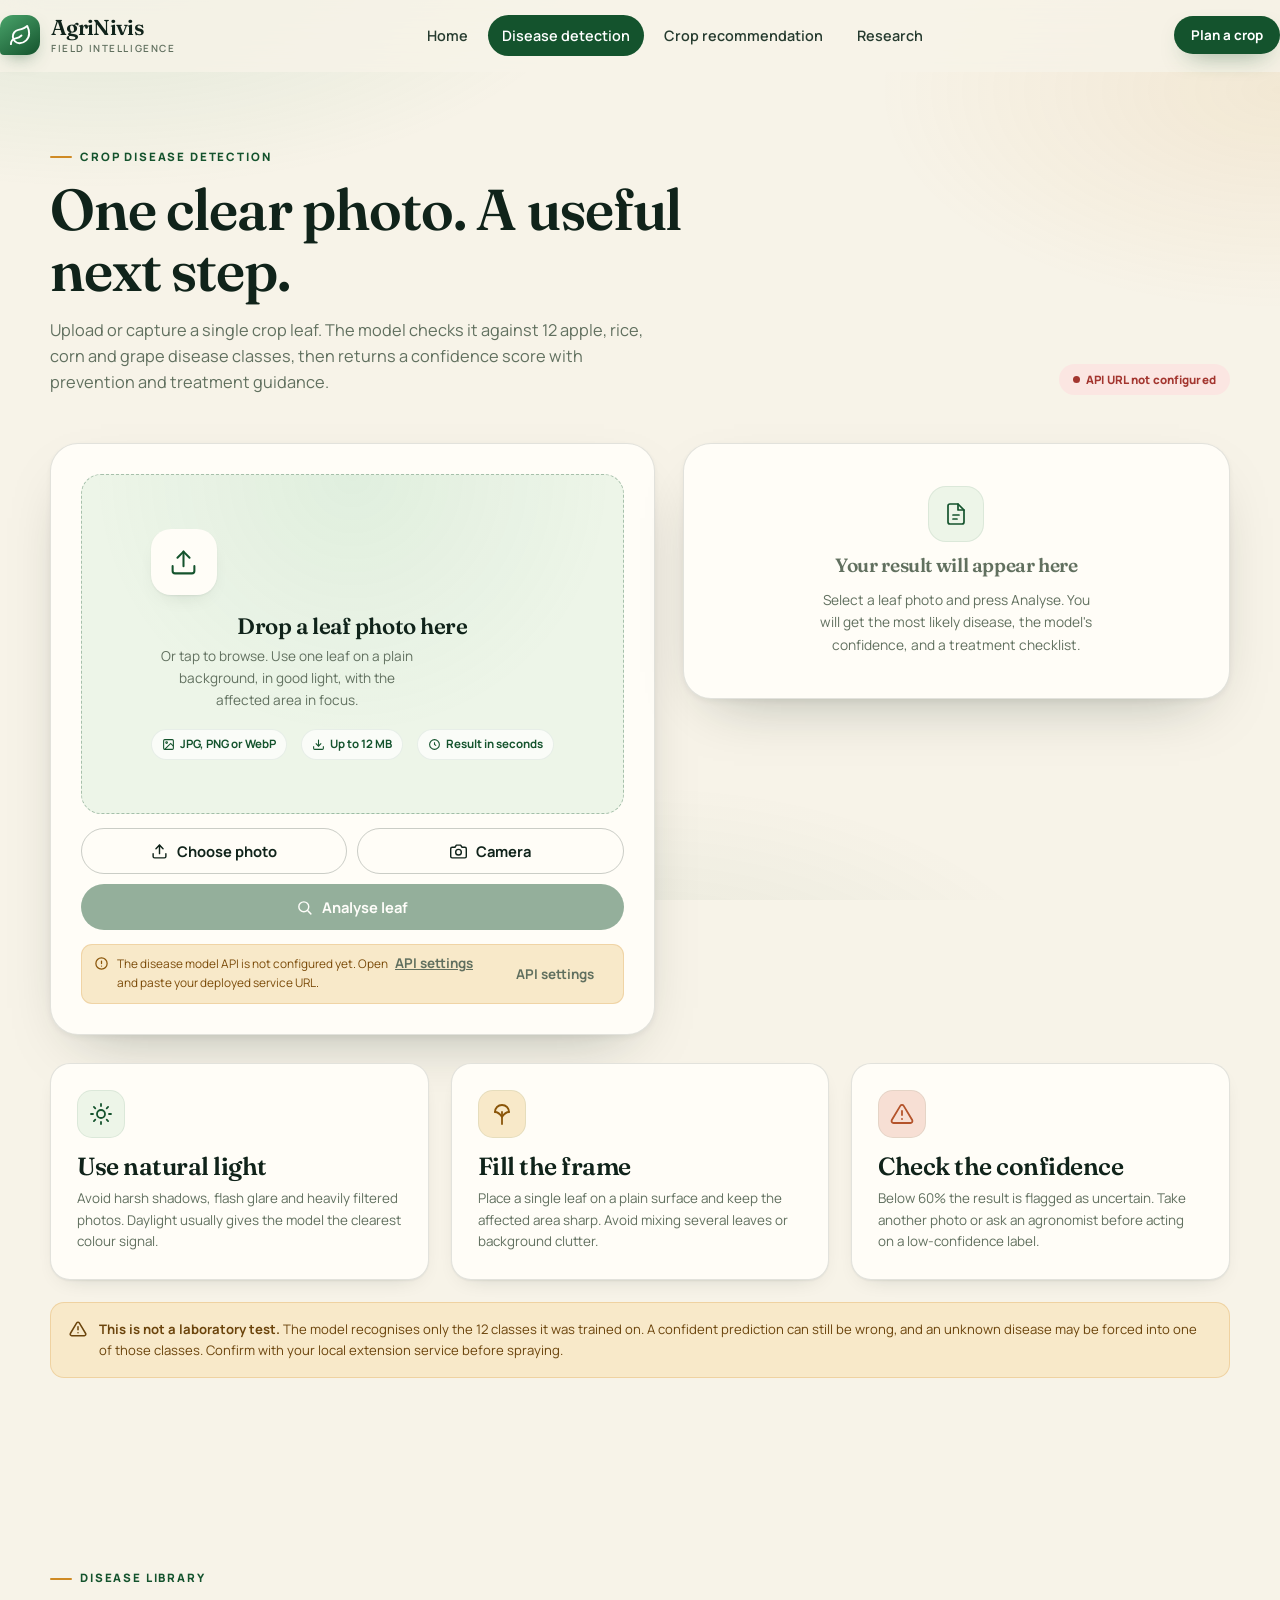
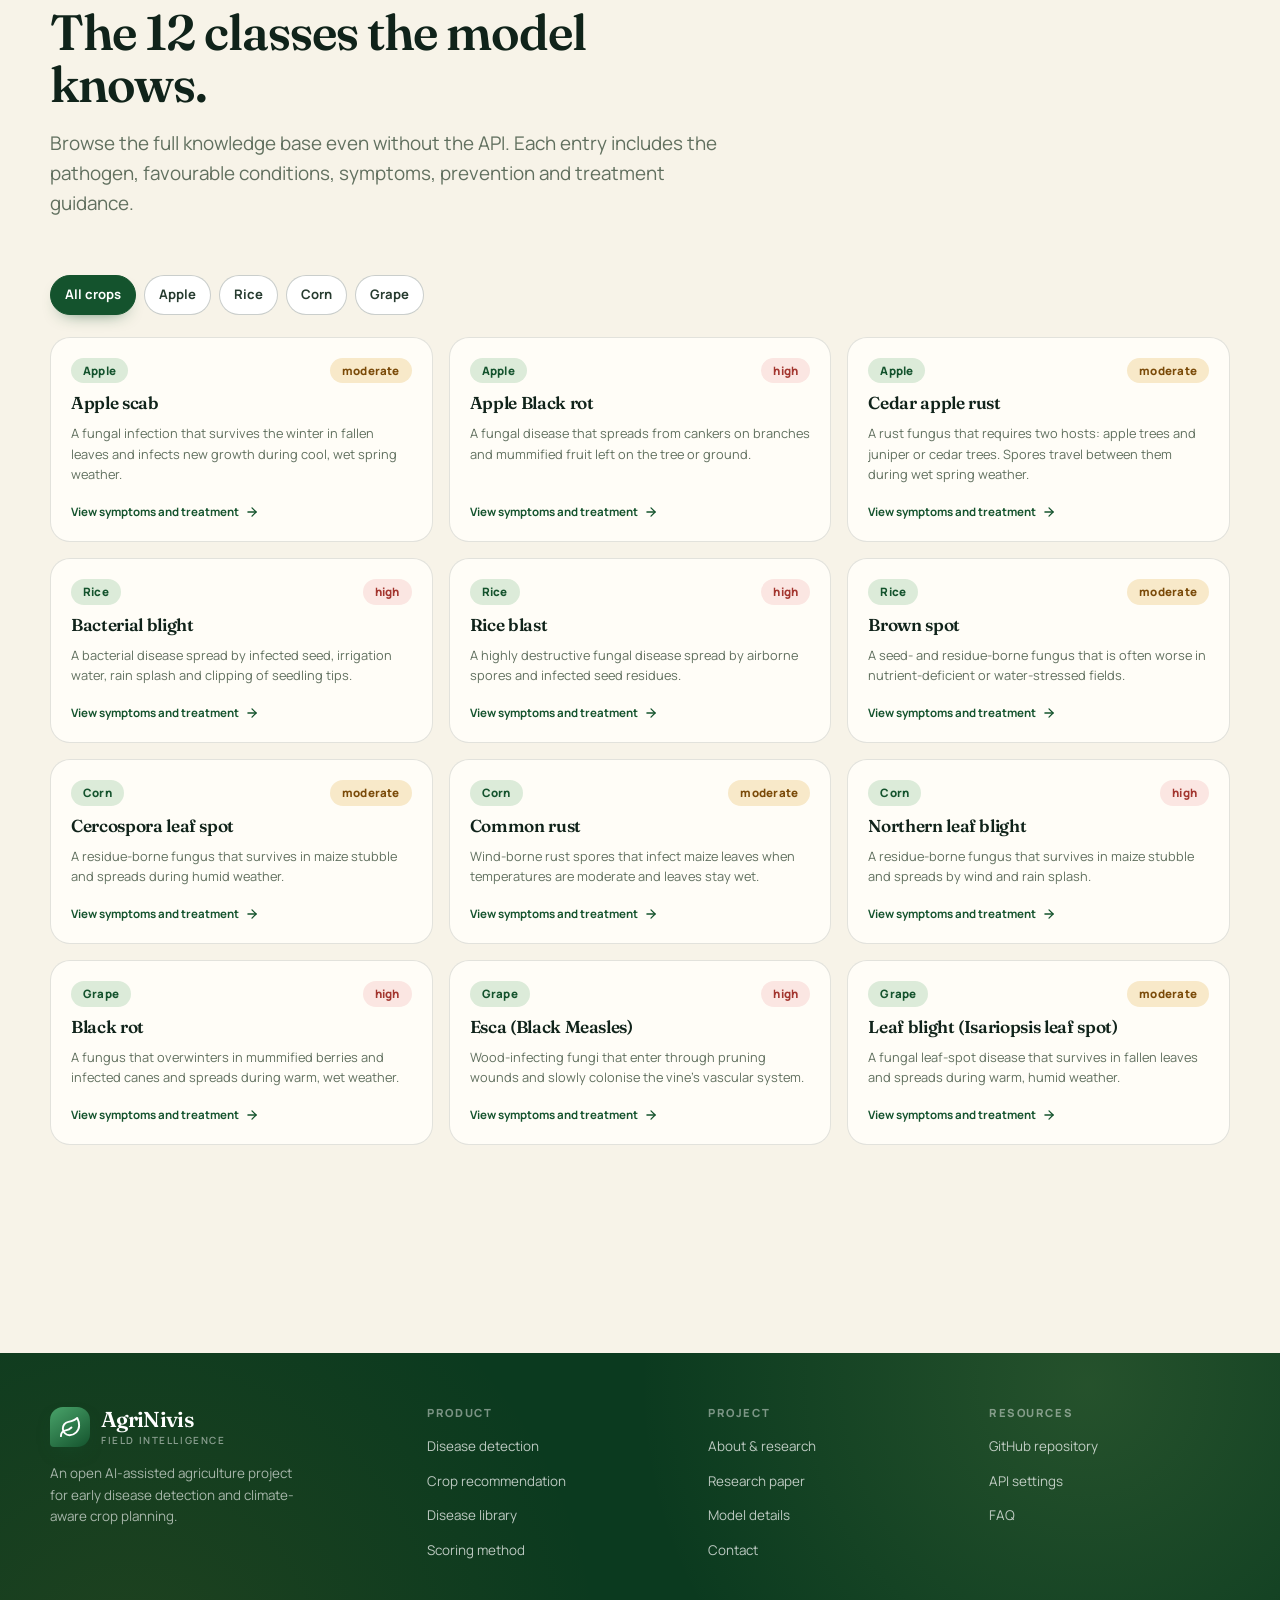
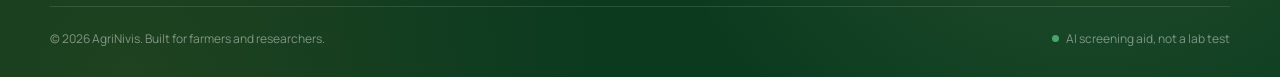
==== web/detect.html @ 31a41e6f "Initial AgriNivis implementation: TFLite API, static site, and docs" ====
<!DOCTYPE html>
<html lang="en">
<head>
  <meta charset="UTF-8">
  <meta name="viewport" content="width=device-width, initial-scale=1">
  <title>Crop disease detection — AgriNivis</title>
  <meta name="description" content="Upload or capture a crop leaf photo and let the AgriNivis TFLite model identify the likely disease with prevention and treatment guidance.">
  <meta name="theme-color" content="#14532d">
  <link rel="icon" href="assets/img/favicon.svg" type="image/svg+xml">
  <link rel="preconnect" href="https://fonts.googleapis.com">
  <link rel="preconnect" href="https://fonts.gstatic.com" crossorigin>
  <link href="https://fonts.googleapis.com/css2?family=Fraunces:ital,opsz,wght@0,9..144,400..700;1,9..144,400..600&family=Manrope:wght@400;500;600;700;800&display=swap" rel="stylesheet">
  <link rel="stylesheet" href="assets/css/styles.css">
</head>
<body data-page="detect">
  <a class="skip-link" href="#main">Skip to content</a>

  <header class="site-header">
    <div class="container nav">
      <a class="brand" href="index.html" aria-label="AgriNivis home">
        <span class="brand-mark" aria-hidden="true">
          <svg viewBox="0 0 24 24" fill="none" stroke-width="2" stroke-linecap="round" stroke-linejoin="round"><path d="M11 20A7 7 0 0 1 9.8 6.1C15.5 5 17 4.5 19 2c1 2 2 4.2 2 8 0 5.5-4.8 10-10 10z"/><path d="M2 21c0-3 1.85-5.36 5.08-6C9.5 14.5 12 13 13 12"/></svg>
        </span>
        <span class="brand-text">
          <span class="brand-name">AgriNivis</span>
          <span class="brand-tag">Field intelligence</span>
        </span>
      </a>
      <nav aria-label="Primary">
        <ul class="nav-links" id="nav-links">
          <li><a data-nav="home" href="index.html">Home</a></li>
          <li><a data-nav="detect" href="detect.html">Disease detection</a></li>
          <li><a data-nav="recommend" href="recommend.html">Crop recommendation</a></li>
          <li><a data-nav="about" href="about.html">Research</a></li>
        </ul>
      </nav>
      <div class="nav-actions">
        <a class="btn btn-primary btn-sm" href="recommend.html">Plan a crop</a>
        <button class="nav-toggle" type="button" aria-expanded="false" aria-controls="nav-links" aria-label="Toggle navigation">
          <svg class="icon-menu" viewBox="0 0 24 24" fill="none" stroke-width="2" stroke-linecap="round"><line x1="4" y1="7" x2="20" y2="7"/><line x1="4" y1="12" x2="20" y2="12"/><line x1="4" y1="17" x2="20" y2="17"/></svg>
          <svg class="icon-close" viewBox="0 0 24 24" fill="none" stroke-width="2" stroke-linecap="round"><line x1="6" y1="6" x2="18" y2="18"/><line x1="18" y1="6" x2="6" y2="18"/></svg>
        </button>
      </div>
    </div>
  </header>

  <main id="main">
    <section class="page-hero">
      <div class="container page-hero-row">
        <div>
          <span class="eyebrow">Crop disease detection</span>
          <h1>One clear photo. A useful next step.</h1>
          <p>
            Upload or capture a single crop leaf. The model checks it against 12
            apple, rice, corn and grape disease classes, then returns a confidence
            score with prevention and treatment guidance.
          </p>
        </div>
        <div class="badge badge-green" style="padding:9px 14px" id="page-status">
          <span class="dot"></span>
          <span id="page-status-text">Checking model service</span>
        </div>
      </div>
    </section>

    <section class="section-tight" style="padding-top:8px">
      <div class="container">
        <div class="detect-layout">
          <div class="upload-panel reveal">
            <div class="dropzone" id="dropzone" tabindex="0" role="button" aria-label="Choose or drop a leaf photo">
              <div class="upload-placeholder">
                <div class="upload-icon" aria-hidden="true">
                  <svg viewBox="0 0 24 24" fill="none" stroke="currentColor" stroke-width="1.7" stroke-linecap="round" stroke-linejoin="round"><path d="M21 15v4a2 2 0 0 1-2 2H5a2 2 0 0 1-2-2v-4"/><polyline points="17 8 12 3 7 8"/><line x1="12" y1="3" x2="12" y2="15"/></svg>
                </div>
                <h3>Drop a leaf photo here</h3>
                <p>Or tap to browse. Use one leaf on a plain background, in good light, with the affected area in focus.</p>
                <div class="upload-meta">
                  <span><svg viewBox="0 0 24 24" fill="none" stroke="currentColor" stroke-width="2"><rect x="3" y="3" width="18" height="18" rx="2"/><circle cx="8.5" cy="8.5" r="1.5"/><polyline points="21 15 16 10 5 21"/></svg> JPG, PNG or WebP</span>
                  <span><svg viewBox="0 0 24 24" fill="none" stroke="currentColor" stroke-width="2"><path d="M21 15v4a2 2 0 0 1-2 2H5a2 2 0 0 1-2-2v-4"/><polyline points="7 10 12 15 17 10"/><line x1="12" y1="15" x2="12" y2="3"/></svg> Up to 12 MB</span>
                  <span><svg viewBox="0 0 24 24" fill="none" stroke="currentColor" stroke-width="2"><circle cx="12" cy="12" r="9"/><path d="M12 8v4l3 2"/></svg> Result in seconds</span>
                </div>
              </div>
              <div class="preview-wrap">
                <img id="preview" alt="Selected leaf preview">
                <div class="preview-overlay">
                  <span class="preview-filename" id="preview-name">leaf.jpg</span>
                  <button class="icon-btn" type="button" id="remove-image" aria-label="Remove selected image">
                    <svg viewBox="0 0 24 24" fill="none" stroke="currentColor" stroke-width="2" stroke-linecap="round"><line x1="6" y1="6" x2="18" y2="18"/><line x1="18" y1="6" x2="6" y2="18"/></svg>
                  </button>
                </div>
              </div>
            </div>

            <input type="file" id="file-input" accept="image/*" hidden>
            <input type="file" id="camera-input" accept="image/*" capture="environment" hidden>

            <div class="upload-actions">
              <button class="btn btn-outline" type="button" id="browse-btn">
                <svg viewBox="0 0 24 24" fill="none" stroke="currentColor" stroke-width="2" stroke-linecap="round" stroke-linejoin="round"><path d="M21 15v4a2 2 0 0 1-2 2H5a2 2 0 0 1-2-2v-4"/><polyline points="17 8 12 3 7 8"/><line x1="12" y1="3" x2="12" y2="15"/></svg>
                Choose photo
              </button>
              <button class="btn btn-outline" type="button" id="camera-btn">
                <svg viewBox="0 0 24 24" fill="none" stroke="currentColor" stroke-width="2" stroke-linecap="round" stroke-linejoin="round"><path d="M23 19a2 2 0 0 1-2 2H3a2 2 0 0 1-2-2V8a2 2 0 0 1 2-2h4l2-3h6l2 3h4a2 2 0 0 1 2 2z"/><circle cx="12" cy="13" r="4"/></svg>
                Camera
              </button>
              <button class="btn btn-primary" type="button" id="analyze-btn" disabled>
                <svg viewBox="0 0 24 24" fill="none" stroke="currentColor" stroke-width="2" stroke-linecap="round" stroke-linejoin="round"><circle cx="11" cy="11" r="7"/><line x1="21" y1="21" x2="16.65" y2="16.65"/></svg>
                <span id="analyze-label">Analyse leaf</span>
              </button>
            </div>

            <div class="server-note" id="api">
              <svg viewBox="0 0 24 24" fill="none" stroke="currentColor" stroke-width="2" stroke-linecap="round" stroke-linejoin="round"><circle cx="12" cy="12" r="9"/><path d="M12 8v4"/><path d="M12 16h.01"/></svg>
              <span id="server-note-text">
                Checking the inference service. The disease model runs on a separate API,
                so the website stays fast and static.
              </span>
              <button type="button" class="btn btn-ghost btn-sm" data-open-api-settings style="margin-left:auto;flex-shrink:0">API settings</button>
            </div>

            <div class="form-error" id="detect-error" role="alert"></div>
          </div>

          <div class="result-panel reveal" id="result-panel" aria-live="polite">
            <div class="result-empty">
              <div class="icon-tile" aria-hidden="true">
                <svg viewBox="0 0 24 24" fill="none" stroke="currentColor" stroke-width="1.7" stroke-linecap="round" stroke-linejoin="round"><path d="M14 2H6a2 2 0 0 0-2 2v16a2 2 0 0 0 2 2h12a2 2 0 0 0 2-2V8z"/><polyline points="14 2 14 8 20 8"/><line x1="9" y1="13" x2="15" y2="13"/><line x1="9" y1="17" x2="13" y2="17"/></svg>
              </div>
              <h3 style="font-size:1.2rem">Your result will appear here</h3>
              <p>Select a leaf photo and press Analyse. You will get the most likely disease, the model's confidence, and a treatment checklist.</p>
            </div>
          </div>
        </div>

        <div class="grid grid-3" style="margin-top:28px">
          <div class="card reveal">
            <div class="icon-tile" aria-hidden="true"><svg viewBox="0 0 24 24" fill="none" stroke="currentColor" stroke-width="1.8" stroke-linecap="round" stroke-linejoin="round"><circle cx="12" cy="12" r="4"/><path d="M12 2v2M12 20v2M4.9 4.9l1.4 1.4M17.7 17.7l1.4 1.4M2 12h2M20 12h2M4.9 19.1l1.4-1.4M17.7 6.3l1.4-1.4"/></svg></div>
            <h3 style="margin-top:14px">Use natural light</h3>
            <p class="muted small" style="margin-top:6px">Avoid harsh shadows, flash glare and heavily filtered photos. Daylight usually gives the model the clearest colour signal.</p>
          </div>
          <div class="card reveal">
            <div class="icon-tile amber" aria-hidden="true"><svg viewBox="0 0 24 24" fill="none" stroke="currentColor" stroke-width="1.8" stroke-linecap="round" stroke-linejoin="round"><path d="M12 22V10"/><path d="M5 10c0-4 3-7 7-7s7 3 7 7"/><path d="M5 10c3 0 5 2 7 5 2-3 4-5 7-5"/></svg></div>
            <h3 style="margin-top:14px">Fill the frame</h3>
            <p class="muted small" style="margin-top:6px">Place a single leaf on a plain surface and keep the affected area sharp. Avoid mixing several leaves or background clutter.</p>
          </div>
          <div class="card reveal">
            <div class="icon-tile clay" aria-hidden="true"><svg viewBox="0 0 24 24" fill="none" stroke="currentColor" stroke-width="1.8" stroke-linecap="round" stroke-linejoin="round"><path d="M10.29 3.86 1.82 18a2 2 0 0 0 1.71 3h16.94a2 2 0 0 0 1.71-3L13.71 3.86a2 2 0 0 0-3.42 0z"/><line x1="12" y1="9" x2="12" y2="13"/><line x1="12" y1="17" x2="12.01" y2="17"/></svg></div>
            <h3 style="margin-top:14px">Check the confidence</h3>
            <p class="muted small" style="margin-top:6px">Below 60% the result is flagged as uncertain. Take another photo or ask an agronomist before acting on a low-confidence label.</p>
          </div>
        </div>

        <div class="disclaimer-strip">
          <svg viewBox="0 0 24 24" fill="none" stroke="currentColor" stroke-width="2" stroke-linecap="round" stroke-linejoin="round"><path d="M10.29 3.86 1.82 18a2 2 0 0 0 1.71 3h16.94a2 2 0 0 0 1.71-3L13.71 3.86a2 2 0 0 0-3.42 0z"/><line x1="12" y1="9" x2="12" y2="13"/><line x1="12" y1="17" x2="12.01" y2="17"/></svg>
          <div>
            <strong>This is not a laboratory test.</strong>
            The model recognises only the 12 classes it was trained on. A confident
            prediction can still be wrong, and an unknown disease may be forced into
            one of those classes. Confirm with your local extension service before
            spraying.
          </div>
        </div>
      </div>
    </section>

    <section class="section" id="library">
      <div class="container">
        <div class="section-head">
          <span class="eyebrow">Disease library</span>
          <h2>The 12 classes the model knows.</h2>
          <p class="lede">
            Browse the full knowledge base even without the API. Each entry
            includes the pathogen, favourable conditions, symptoms, prevention and
            treatment guidance.
          </p>
        </div>

        <div class="disease-filters" style="display:flex;align-items:center;gap:10px;flex-wrap:wrap;margin-bottom:22px">
          <div class="segmented" id="crop-filter" role="group" aria-label="Filter by crop">
            <input type="radio" name="crop-filter" id="filter-all" value="all" checked>
            <label for="filter-all">All crops</label>
            <input type="radio" name="crop-filter" id="filter-apple" value="Apple">
            <label for="filter-apple">Apple</label>
            <input type="radio" name="crop-filter" id="filter-rice" value="Rice">
            <label for="filter-rice">Rice</label>
            <input type="radio" name="crop-filter" id="filter-corn" value="Corn">
            <label for="filter-corn">Corn</label>
            <input type="radio" name="crop-filter" id="filter-grape" value="Grape">
            <label for="filter-grape">Grape</label>
          </div>
        </div>

        <div class="library-grid" id="library-grid">
          <div class="card" style="grid-column:1/-1;text-align:center;padding:36px">
            <p class="muted">Loading the disease library...</p>
          </div>
        </div>
      </div>
    </section>
  </main>

  <footer class="site-footer">
    <div class="container">
      <div class="footer-grid">
        <div class="footer-about">
          <a class="brand" href="index.html" aria-label="AgriNivis home">
            <span class="brand-mark" aria-hidden="true"><svg viewBox="0 0 24 24" fill="none" stroke-width="2" stroke-linecap="round" stroke-linejoin="round"><path d="M11 20A7 7 0 0 1 9.8 6.1C15.5 5 17 4.5 19 2c1 2 2 4.2 2 8 0 5.5-4.8 10-10 10z"/><path d="M2 21c0-3 1.85-5.36 5.08-6C9.5 14.5 12 13 13 12"/></svg></span>
            <span class="brand-text"><span class="brand-name">AgriNivis</span><span class="brand-tag">Field intelligence</span></span>
          </a>
          <p>An open AI-assisted agriculture project for early disease detection and climate-aware crop planning.</p>
        </div>
        <div class="footer-col">
          <h4>Product</h4>
          <ul>
            <li><a href="detect.html">Disease detection</a></li>
            <li><a href="recommend.html">Crop recommendation</a></li>
            <li><a href="detect.html#library">Disease library</a></li>
            <li><a href="recommend.html#method">Scoring method</a></li>
          </ul>
        </div>
        <div class="footer-col">
          <h4>Project</h4>
          <ul>
            <li><a href="about.html">About &amp; research</a></li>
            <li><a href="about.html#paper">Research paper</a></li>
            <li><a href="about.html#model">Model details</a></li>
            <li><a href="about.html#contact">Contact</a></li>
          </ul>
        </div>
        <div class="footer-col">
          <h4>Resources</h4>
          <ul>
            <li><a href="https://github.com/RajivGit7/AgriNivis" target="_blank" rel="noopener">GitHub repository</a></li>
            <li><a href="detect.html#api">API settings</a></li>
            <li><a href="about.html#faq">FAQ</a></li>
          </ul>
        </div>
      </div>
      <div class="footer-bottom">
        <span>&copy; <span id="footer-year">2026</span> AgriNivis. Built for farmers and researchers.</span>
        <span class="footer-badge"><span class="dot"></span> AI screening aid, not a lab test</span>
      </div>
    </div>
  </footer>

  <div class="modal" id="api-modal" role="dialog" aria-modal="true" aria-labelledby="api-modal-title" aria-hidden="true">
    <div class="modal-card">
      <h3 id="api-modal-title">Model API URL</h3>
      <p>
        AgriNivis keeps the ML model on a separate service. Enter the public URL
        of your deployed inference API, for example
        <strong>https://username-agrinivis-ml.hf.space</strong>. Leave blank to
        use the value in <code>assets/js/config.js</code>.
      </p>
      <form id="api-settings-form">
        <div class="field">
          <label for="api-url-input">API base URL</label>
          <input class="input" id="api-url-input" type="url" placeholder="https://your-space.hf.space" autocomplete="off">
          <span class="hint">The site calls <code>/health</code> and <code>/predict</code> on this URL.</span>
        </div>
        <div class="modal-actions">
          <button type="button" class="btn btn-ghost btn-sm" id="api-reset">Reset</button>
          <button type="button" class="btn btn-outline btn-sm" data-close-modal>Cancel</button>
          <button type="submit" class="btn btn-primary btn-sm">Save and retry</button>
        </div>
      </form>
    </div>
  </div>

  <div class="modal" id="disease-modal" role="dialog" aria-modal="true" aria-labelledby="disease-modal-title" aria-hidden="true">
    <div class="modal-card" style="width:min(620px,100%);max-height:88vh;overflow:auto">
      <div id="disease-modal-content"></div>
      <div class="modal-actions">
        <button type="button" class="btn btn-outline btn-sm" data-close-disease>Close</button>
      </div>
    </div>
  </div>

  <script src="assets/js/config.js"></script>
  <script src="assets/js/common.js"></script>
  <script src="assets/js/detect.js"></script>
</body>
</html>
---- web/assets/css/styles.css ----
/* ==========================================================================
   AgriNivis design system
   Palette: deep forest, leaf green, warm cream, harvest amber
   ========================================================================== */

:root {
  --ink: #10231a;
  --ink-soft: #263b2f;
  --forest: #14532d;
  --forest-deep: #0b3a1f;
  --leaf: #2f7d4f;
  --leaf-bright: #49a36a;
  --mint: #dcebd9;
  --mint-soft: #edf5e8;
  --cream: #f7f3e8;
  --paper: #fffdf7;
  --sand: #efe8d8;
  --amber: #cf8a24;
  --amber-soft: #f8e9c9;
  --clay: #b4532a;
  --clay-soft: #f7dfd4;
  --sky: #dcebf3;
  --line: rgba(16, 35, 26, 0.12);
  --line-strong: rgba(16, 35, 26, 0.22);
  --muted: #61705f;
  --white: #ffffff;
  --danger: #a3362f;
  --danger-soft: #fbe6e2;
  --success: #1d6b3f;
  --shadow-sm: 0 1px 2px rgba(16, 35, 26, 0.06), 0 8px 24px -16px rgba(16, 35, 26, 0.3);
  --shadow-md: 0 2px 6px rgba(16, 35, 26, 0.06), 0 24px 60px -30px rgba(16, 35, 26, 0.35);
  --shadow-lg: 0 30px 90px -40px rgba(11, 58, 31, 0.55);
  --radius-xs: 10px;
  --radius-sm: 14px;
  --radius: 20px;
  --radius-lg: 28px;
  --radius-xl: 36px;
  --max: 1180px;
  --header-h: 72px;
  --font-display: "Fraunces", "Georgia", serif;
  --font-body: "Manrope", "Segoe UI", sans-serif;
}

*,
*::before,
*::after {
  box-sizing: border-box;
}

[hidden] {
  display: none !important;
}

html {
  scroll-behavior: smooth;
  -webkit-text-size-adjust: 100%;
}

body {
  margin: 0;
  font-family: var(--font-body);
  font-size: 16px;
  line-height: 1.6;
  color: var(--ink);
  background: var(--cream);
  min-height: 100vh;
  overflow-x: hidden;
  -webkit-font-smoothing: antialiased;
}

body::before {
  content: "";
  position: fixed;
  inset: 0;
  z-index: -1;
  pointer-events: none;
  background:
    radial-gradient(ellipse 60% 40% at 8% -5%, rgba(73, 163, 106, 0.14), transparent 65%),
    radial-gradient(ellipse 45% 35% at 100% 10%, rgba(207, 138, 36, 0.1), transparent 70%),
    radial-gradient(ellipse 50% 40% at 50% 115%, rgba(20, 83, 45, 0.08), transparent 70%);
}

img,
svg {
  display: block;
  max-width: 100%;
}

a {
  color: var(--forest);
  text-decoration-thickness: 1px;
  text-underline-offset: 3px;
}

a:hover {
  color: var(--leaf);
}

button,
input,
select,
textarea {
  font: inherit;
  color: inherit;
}

h1,
h2,
h3,
h4 {
  font-family: var(--font-display);
  font-weight: 600;
  line-height: 1.05;
  letter-spacing: -0.02em;
  margin: 0;
}

h1 {
  font-size: clamp(2.7rem, 6.2vw, 5rem);
}

h2 {
  font-size: clamp(2rem, 4vw, 3.1rem);
}

h3 {
  font-size: clamp(1.25rem, 2vw, 1.55rem);
  line-height: 1.2;
}

p {
  margin: 0;
}

::selection {
  background: var(--mint);
  color: var(--forest-deep);
}

:focus-visible {
  outline: 3px solid var(--leaf-bright);
  outline-offset: 3px;
  border-radius: 4px;
}

.container {
  width: min(var(--max), calc(100% - 40px));
  margin-inline: auto;
}

.container-narrow {
  width: min(820px, calc(100% - 40px));
  margin-inline: auto;
}

.skip-link {
  position: absolute;
  left: 16px;
  top: -60px;
  background: var(--forest);
  color: var(--white);
  padding: 10px 16px;
  border-radius: 0 0 10px 10px;
  z-index: 100;
  transition: top 0.2s;
}

.skip-link:focus {
  top: 0;
  color: var(--white);
}

/* --------------------------------------------------------------------------
   Header / navigation
   -------------------------------------------------------------------------- */

.site-header {
  position: sticky;
  top: 0;
  z-index: 40;
  height: var(--header-h);
  display: flex;
  align-items: center;
  background: rgba(247, 243, 232, 0.82);
  backdrop-filter: blur(18px);
  -webkit-backdrop-filter: blur(18px);
  border-bottom: 1px solid transparent;
  transition: border-color 0.25s, background 0.25s;
}

.site-header.is-scrolled {
  border-bottom-color: var(--line);
  background: rgba(255, 253, 247, 0.9);
}

.nav {
  display: flex;
  align-items: center;
  justify-content: space-between;
  gap: 24px;
  width: 100%;
}

.brand {
  display: inline-flex;
  align-items: center;
  gap: 11px;
  text-decoration: none;
  color: var(--ink);
  flex-shrink: 0;
}

.brand:hover {
  color: var(--ink);
}

.brand-mark {
  width: 40px;
  height: 40px;
  border-radius: 13px 13px 13px 4px;
  background: linear-gradient(145deg, var(--leaf-bright), var(--forest));
  display: grid;
  place-items: center;
  box-shadow: 0 8px 20px -10px rgba(20, 83, 45, 0.8);
}

.brand-mark svg {
  width: 23px;
  height: 23px;
  stroke: var(--white);
}

.brand-text {
  display: flex;
  flex-direction: column;
  line-height: 1.05;
}

.brand-name {
  font-family: var(--font-display);
  font-size: 1.35rem;
  font-weight: 600;
  letter-spacing: -0.03em;
}

.brand-tag {
  font-size: 0.62rem;
  letter-spacing: 0.16em;
  text-transform: uppercase;
  color: var(--muted);
  font-weight: 600;
  margin-top: 3px;
}

.nav-links {
  display: flex;
  align-items: center;
  gap: 6px;
  list-style: none;
  margin: 0;
  padding: 0;
}

.nav-links a {
  display: inline-block;
  padding: 9px 14px;
  border-radius: 999px;
  font-size: 0.9rem;
  font-weight: 600;
  color: var(--ink-soft);
  text-decoration: none;
  transition: background 0.2s, color 0.2s;
}

.nav-links a:hover {
  background: rgba(20, 83, 45, 0.08);
  color: var(--forest);
}

.nav-links a.is-active {
  background: var(--forest);
  color: var(--white);
}

.nav-actions {
  display: flex;
  align-items: center;
  gap: 10px;
}

.nav-toggle {
  display: none;
  width: 44px;
  height: 44px;
  border: 1px solid var(--line);
  border-radius: 12px;
  background: var(--paper);
  cursor: pointer;
  padding: 0;
  place-items: center;
}

.nav-toggle svg {
  width: 22px;
  height: 22px;
  stroke: var(--ink);
}

.nav-toggle .icon-close {
  display: none;
}

.nav-toggle[aria-expanded="true"] .icon-menu {
  display: none;
}

.nav-toggle[aria-expanded="true"] .icon-close {
  display: block;
}

/* --------------------------------------------------------------------------
   Buttons
   -------------------------------------------------------------------------- */

.btn {
  display: inline-flex;
  align-items: center;
  justify-content: center;
  gap: 9px;
  min-height: 46px;
  padding: 12px 22px;
  border-radius: 999px;
  border: 1px solid transparent;
  font-weight: 700;
  font-size: 0.92rem;
  line-height: 1;
  text-decoration: none;
  cursor: pointer;
  transition: transform 0.15s, background 0.2s, border-color 0.2s, box-shadow 0.2s, color 0.2s;
  -webkit-tap-highlight-color: transparent;
}

.btn svg {
  width: 17px;
  height: 17px;
  flex-shrink: 0;
}

.btn:active {
  transform: translateY(1px) scale(0.99);
}

.btn-primary {
  background: var(--forest);
  color: var(--white);
  box-shadow: 0 10px 26px -14px rgba(20, 83, 45, 0.9);
}

.btn-primary:hover {
  background: var(--forest-deep);
  color: var(--white);
  box-shadow: 0 14px 30px -14px rgba(20, 83, 45, 0.9);
}

.btn-accent {
  background: var(--amber);
  color: #2a1a02;
  box-shadow: 0 10px 26px -14px rgba(207, 138, 36, 0.85);
}

.btn-accent:hover {
  background: #df9a32;
  color: #2a1a02;
}

.btn-outline {
  background: transparent;
  border-color: var(--line-strong);
  color: var(--ink);
}

.btn-outline:hover {
  background: var(--paper);
  border-color: var(--forest);
  color: var(--forest);
}

.btn-ghost {
  background: transparent;
  color: var(--muted);
  min-height: 40px;
  padding: 9px 14px;
}

.btn-ghost:hover {
  background: rgba(20, 83, 45, 0.07);
  color: var(--forest);
}

.btn-sm {
  min-height: 38px;
  padding: 9px 16px;
  font-size: 0.84rem;
}

.btn-block {
  width: 100%;
}

.btn:disabled {
  opacity: 0.45;
  cursor: not-allowed;
  transform: none;
  box-shadow: none;
}

.btn-spinner {
  width: 16px;
  height: 16px;
  border-radius: 50%;
  border: 2px solid rgba(255, 255, 255, 0.35);
  border-top-color: var(--white);
  animation: spin 0.7s linear infinite;
  display: inline-block;
}

@keyframes spin {
  to {
    transform: rotate(360deg);
  }
}

/* --------------------------------------------------------------------------
   Shared layout blocks
   -------------------------------------------------------------------------- */

.section {
  padding: clamp(64px, 9vw, 112px) 0;
  position: relative;
}

.section-tight {
  padding: clamp(44px, 6vw, 72px) 0;
}

.section-head {
  max-width: 680px;
  margin-bottom: clamp(32px, 5vw, 56px);
}

.section-head.center {
  margin-inline: auto;
  text-align: center;
}

.eyebrow {
  display: inline-flex;
  align-items: center;
  gap: 8px;
  font-size: 0.72rem;
  font-weight: 800;
  letter-spacing: 0.16em;
  text-transform: uppercase;
  color: var(--forest);
  margin-bottom: 18px;
}

.eyebrow::before {
  content: "";
  width: 22px;
  height: 2px;
  background: var(--amber);
  border-radius: 2px;
}

.section-head.center .eyebrow::before {
  display: none;
}

.lede {
  font-size: clamp(1.02rem, 1.5vw, 1.18rem);
  color: var(--muted);
  margin-top: 18px;
  max-width: 60ch;
}

.section-head.center .lede {
  margin-inline: auto;
}

.text-accent {
  color: var(--forest);
  font-style: italic;
  font-weight: 500;
}

.text-amber {
  color: var(--amber);
}

.grid {
  display: grid;
  gap: 22px;
}

.grid-2 {
  grid-template-columns: repeat(2, minmax(0, 1fr));
}

.grid-3 {
  grid-template-columns: repeat(3, minmax(0, 1fr));
}

.grid-4 {
  grid-template-columns: repeat(4, minmax(0, 1fr));
}

.card {
  background: var(--paper);
  border: 1px solid var(--line);
  border-radius: var(--radius);
  padding: 26px;
  box-shadow: var(--shadow-sm);
}

.card-hover {
  transition: transform 0.25s ease, box-shadow 0.25s ease, border-color 0.25s ease;
}

.card-hover:hover {
  transform: translateY(-4px);
  border-color: rgba(20, 83, 45, 0.28);
  box-shadow: var(--shadow-md);
}

.badge {
  display: inline-flex;
  align-items: center;
  gap: 6px;
  padding: 6px 12px;
  border-radius: 999px;
  font-size: 0.72rem;
  font-weight: 800;
  letter-spacing: 0.02em;
  line-height: 1.2;
  white-space: nowrap;
}

.badge-green {
  background: var(--mint);
  color: var(--forest);
}

.badge-amber {
  background: var(--amber-soft);
  color: #7a4a08;
}

.badge-clay {
  background: var(--clay-soft);
  color: var(--clay);
}

.badge-red {
  background: var(--danger-soft);
  color: var(--danger);
}

.badge-muted {
  background: var(--sand);
  color: var(--ink-soft);
}

.dot {
  width: 7px;
  height: 7px;
  border-radius: 50%;
  background: currentColor;
}

.icon-tile {
  width: 48px;
  height: 48px;
  border-radius: 15px;
  display: grid;
  place-items: center;
  background: var(--mint-soft);
  color: var(--forest);
  border: 1px solid rgba(20, 83, 45, 0.08);
}

.icon-tile svg {
  width: 24px;
  height: 24px;
}

.icon-tile.amber {
  background: var(--amber-soft);
  color: #8a5509;
}

.icon-tile.clay {
  background: var(--clay-soft);
  color: var(--clay);
}

.icon-tile.sky {
  background: var(--sky);
  color: #23566b;
}

.muted {
  color: var(--muted);
}

.small {
  font-size: 0.84rem;
}

.tiny {
  font-size: 0.74rem;
}

.divider {
  height: 1px;
  background: var(--line);
  border: 0;
  margin: 28px 0;
}

.list-check {
  list-style: none;
  margin: 0;
  padding: 0;
  display: grid;
  gap: 9px;
}

.list-check li {
  position: relative;
  padding-left: 27px;
  color: var(--ink-soft);
  font-size: 0.93rem;
}

.list-check li::before {
  content: "";
  position: absolute;
  left: 0;
  top: 7px;
  width: 15px;
  height: 15px;
  border-radius: 50%;
  background: var(--mint);
  box-shadow: inset 0 0 0 1px rgba(20, 83, 45, 0.1);
}

.list-check li::after {
  content: "";
  position: absolute;
  left: 5px;
  top: 10px;
  width: 5px;
  height: 8px;
  border: solid var(--forest);
  border-width: 0 2px 2px 0;
  transform: rotate(45deg);
}

.list-warn li::before {
  background: var(--amber-soft);
  box-shadow: inset 0 0 0 1px rgba(207, 138, 36, 0.18);
}

.list-warn li::after {
  border-color: #8a5509;
}

/* --------------------------------------------------------------------------
   Hero
   -------------------------------------------------------------------------- */

.hero {
  position: relative;
  padding: clamp(52px, 8vw, 92px) 0 clamp(56px, 8vw, 92px);
  overflow: hidden;
}

.hero-grid {
  display: grid;
  grid-template-columns: minmax(0, 1.05fr) minmax(0, 0.95fr);
  gap: clamp(32px, 6vw, 72px);
  align-items: center;
}

.hero-eyebrow {
  margin-bottom: 22px;
}

.hero h1 {
  max-width: 13ch;
}

.hero h1 .accent {
  font-style: italic;
  color: var(--leaf);
  font-weight: 500;
}

.hero .lede {
  max-width: 48ch;
}

.hero-cta {
  display: flex;
  flex-wrap: wrap;
  gap: 12px;
  margin-top: 32px;
}

.hero-stats {
  display: flex;
  flex-wrap: wrap;
  gap: 28px;
  margin-top: 42px;
  padding-top: 26px;
  border-top: 1px solid var(--line);
}

.hero-stat strong {
  display: block;
  font-family: var(--font-display);
  font-size: 1.7rem;
  font-weight: 600;
  letter-spacing: -0.03em;
  color: var(--forest);
  line-height: 1;
}

.hero-stat span {
  display: block;
  font-size: 0.76rem;
  color: var(--muted);
  margin-top: 5px;
  font-weight: 600;
}

.hero-visual {
  position: relative;
  min-height: 460px;
  display: grid;
  place-items: center;
}

.hero-orbit {
  position: absolute;
  width: 430px;
  height: 430px;
  border-radius: 50%;
  border: 1px dashed rgba(20, 83, 45, 0.22);
  animation: orbit 60s linear infinite;
}

.hero-orbit::before {
  content: "";
  position: absolute;
  top: 34px;
  left: 58px;
  width: 12px;
  height: 12px;
  border-radius: 50%;
  background: var(--amber);
  box-shadow: 0 0 0 6px rgba(207, 138, 36, 0.14);
}

.hero-orbit::after {
  content: "";
  position: absolute;
  bottom: 44px;
  right: 30px;
  width: 9px;
  height: 9px;
  border-radius: 50%;
  background: var(--leaf-bright);
  box-shadow: 0 0 0 5px rgba(73, 163, 106, 0.14);
}

@keyframes orbit {
  to {
    transform: rotate(360deg);
  }
}

.hero-blob {
  position: absolute;
  width: 370px;
  height: 370px;
  border-radius: 44% 56% 58% 42% / 48% 36% 64% 52%;
  background: linear-gradient(150deg, rgba(73, 163, 106, 0.24), rgba(207, 138, 36, 0.14));
  filter: blur(2px);
  animation: blob 14s ease-in-out infinite;
}

@keyframes blob {
  0%,
  100% {
    border-radius: 44% 56% 58% 42% / 48% 36% 64% 52%;
    transform: rotate(0deg);
  }
  50% {
    border-radius: 58% 42% 38% 62% / 38% 58% 42% 62%;
    transform: rotate(8deg);
  }
}

.scan-card {
  position: relative;
  width: min(340px, 88%);
  background: var(--paper);
  border: 1px solid var(--line);
  border-radius: var(--radius-lg);
  padding: 16px;
  box-shadow: var(--shadow-lg);
  transform: rotate(-2deg);
}

.scan-card::before {
  content: "";
  position: absolute;
  inset: 10px;
  border-radius: 22px;
  border: 1px solid rgba(20, 83, 45, 0.08);
  pointer-events: none;
}

.scan-image {
  position: relative;
  aspect-ratio: 4 / 3.5;
  border-radius: 18px;
  overflow: hidden;
  background:
    radial-gradient(circle at 30% 25%, #8cc47e 0%, transparent 40%),
    radial-gradient(circle at 70% 70%, #4d8f55 0%, transparent 50%),
    linear-gradient(150deg, #2c6b42, #173e28);
}

.scan-image::before {
  content: "";
  position: absolute;
  left: 22%;
  top: 12%;
  width: 56%;
  height: 76%;
  border-radius: 70% 30% 65% 35% / 60% 60% 40% 40%;
  background: linear-gradient(140deg, #b8dd9b, #6eae6b 55%, #3f7d4c);
  transform: rotate(-8deg);
  box-shadow: 0 18px 40px -20px rgba(0, 0, 0, 0.6);
}

.scan-image::after {
  content: "";
  position: absolute;
  inset: 0;
  background:
    radial-gradient(circle at 48% 40%, rgba(120, 80, 30, 0.55) 0 7%, transparent 8%),
    radial-gradient(circle at 62% 58%, rgba(90, 60, 20, 0.45) 0 5%, transparent 6%),
    radial-gradient(circle at 40% 64%, rgba(100, 70, 25, 0.4) 0 4%, transparent 5%);
  mix-blend-mode: multiply;
}

.scan-line {
  position: absolute;
  left: 10%;
  right: 10%;
  height: 2px;
  background: linear-gradient(90deg, transparent, rgba(197, 255, 190, 0.95), transparent);
  box-shadow: 0 0 18px 4px rgba(160, 255, 160, 0.45);
  animation: scan 3.4s ease-in-out infinite;
}

@keyframes scan {
  0%,
  100% {
    top: 14%;
    opacity: 0.2;
  }
  50% {
    top: 84%;
    opacity: 1;
  }
}

.scan-corners {
  position: absolute;
  inset: 14px;
  pointer-events: none;
}

.scan-corners span {
  position: absolute;
  width: 20px;
  height: 20px;
  border: 2px solid rgba(235, 255, 235, 0.85);
}

.scan-corners span:nth-child(1) {
  top: 0;
  left: 0;
  border-right: 0;
  border-bottom: 0;
  border-radius: 8px 0 0 0;
}

.scan-corners span:nth-child(2) {
  top: 0;
  right: 0;
  border-left: 0;
  border-bottom: 0;
  border-radius: 0 8px 0 0;
}

.scan-corners span:nth-child(3) {
  bottom: 0;
  left: 0;
  border-right: 0;
  border-top: 0;
  border-radius: 0 0 0 8px;
}

.scan-corners span:nth-child(4) {
  bottom: 0;
  right: 0;
  border-left: 0;
  border-top: 0;
  border-radius: 0 0 8px 0;
}

.scan-result {
  margin-top: 14px;
  padding: 14px 15px;
  border-radius: 15px;
  background: var(--mint-soft);
  border: 1px solid rgba(20, 83, 45, 0.1);
}

.scan-result-top {
  display: flex;
  justify-content: space-between;
  align-items: center;
  gap: 10px;
  margin-bottom: 10px;
}

.scan-result-top span:first-child {
  font-size: 0.7rem;
  text-transform: uppercase;
  letter-spacing: 0.12em;
  color: var(--muted);
  font-weight: 800;
}

.scan-result-top strong {
  font-size: 0.78rem;
  color: var(--forest);
}

.scan-disease {
  font-family: var(--font-display);
  font-size: 1.22rem;
  font-weight: 600;
  color: var(--forest-deep);
  line-height: 1.1;
}

.scan-bar {
  height: 7px;
  border-radius: 999px;
  background: rgba(20, 83, 45, 0.12);
  overflow: hidden;
  margin-top: 12px;
}

.scan-bar i {
  display: block;
  height: 100%;
  width: 94%;
  border-radius: inherit;
  background: linear-gradient(90deg, var(--leaf), var(--leaf-bright));
}

.floating-chip {
  position: absolute;
  display: flex;
  align-items: center;
  gap: 9px;
  background: rgba(255, 253, 247, 0.94);
  backdrop-filter: blur(10px);
  border: 1px solid var(--line);
  border-radius: 14px;
  padding: 10px 14px;
  box-shadow: var(--shadow-md);
  font-size: 0.76rem;
  font-weight: 700;
  color: var(--ink-soft);
  animation: float 5s ease-in-out infinite;
}

.floating-chip svg {
  width: 17px;
  height: 17px;
  color: var(--forest);
}

.chip-weather {
  top: 26px;
  right: -8px;
  animation-delay: -1.5s;
}

.chip-crop {
  bottom: 46px;
  left: -14px;
}

@keyframes float {
  0%,
  100% {
    transform: translateY(0);
  }
  50% {
    transform: translateY(-9px);
  }
}

/* --------------------------------------------------------------------------
   Feature / step cards
   -------------------------------------------------------------------------- */

.feature-card {
  position: relative;
  display: flex;
  flex-direction: column;
  gap: 16px;
  padding: 30px;
  overflow: hidden;
}

.feature-card::after {
  content: "";
  position: absolute;
  right: -40px;
  top: -40px;
  width: 130px;
  height: 130px;
  border-radius: 50%;
  background: radial-gradient(circle, rgba(73, 163, 106, 0.16), transparent 70%);
  pointer-events: none;
}

.feature-card h3 {
  margin-top: 4px;
}

.feature-card p {
  color: var(--muted);
  font-size: 0.94rem;
}

.feature-card .feature-link {
  margin-top: auto;
  padding-top: 12px;
  font-weight: 800;
  font-size: 0.85rem;
  display: inline-flex;
  align-items: center;
  gap: 8px;
  text-decoration: none;
  color: var(--forest);
}

.feature-card .feature-link svg {
  width: 16px;
  height: 16px;
  transition: transform 0.2s;
}

.feature-card:hover .feature-link svg {
  transform: translateX(4px);
}

.step-grid {
  counter-reset: step;
  position: relative;
}

.step {
  position: relative;
  padding-top: 26px;
}

.step::before {
  counter-increment: step;
  content: "0" counter(step);
  display: block;
  font-family: var(--font-display);
  font-size: 2.4rem;
  font-weight: 600;
  color: var(--leaf-bright);
  opacity: 0.5;
  line-height: 1;
  margin-bottom: 16px;
}

.step h3 {
  font-size: 1.18rem;
  margin-bottom: 9px;
}

.step p {
  color: var(--muted);
  font-size: 0.9rem;
}

.crop-strip {
  display: flex;
  flex-wrap: wrap;
  gap: 10px;
  justify-content: center;
}

.crop-pill {
  display: inline-flex;
  align-items: center;
  gap: 8px;
  padding: 10px 16px;
  border-radius: 999px;
  background: var(--paper);
  border: 1px solid var(--line);
  font-size: 0.84rem;
  font-weight: 700;
  color: var(--ink-soft);
  box-shadow: var(--shadow-sm);
}

.crop-pill .dot {
  background: var(--leaf);
}

.crop-pill.amber .dot {
  background: var(--amber);
}

.crop-pill.clay .dot {
  background: var(--clay);
}

.stat-band {
  background: var(--forest);
  color: var(--white);
  border-radius: var(--radius-lg);
  padding: clamp(30px, 5vw, 52px);
  display: grid;
  grid-template-columns: repeat(4, 1fr);
  gap: 24px;
  position: relative;
  overflow: hidden;
}

.stat-band::before {
  content: "";
  position: absolute;
  inset: 0;
  background:
    radial-gradient(circle at 85% 15%, rgba(197, 225, 122, 0.22), transparent 45%),
    radial-gradient(circle at 10% 100%, rgba(207, 138, 36, 0.18), transparent 45%);
  pointer-events: none;
}

.stat-band .stat {
  position: relative;
}

.stat-band .stat strong {
  display: block;
  font-family: var(--font-display);
  font-size: clamp(1.8rem, 3vw, 2.6rem);
  font-weight: 600;
  letter-spacing: -0.03em;
  line-height: 1;
}

.stat-band .stat span {
  display: block;
  margin-top: 8px;
  font-size: 0.8rem;
  color: rgba(255, 255, 255, 0.7);
  font-weight: 600;
}

/* --------------------------------------------------------------------------
   Page hero (interior pages)
   -------------------------------------------------------------------------- */

.page-hero {
  padding: clamp(40px, 6vw, 68px) 0 clamp(24px, 4vw, 40px);
}

.page-hero .eyebrow {
  margin-bottom: 14px;
}

.page-hero h1 {
  font-size: clamp(2.2rem, 4.5vw, 3.6rem);
  max-width: 18ch;
}

.page-hero p {
  margin-top: 16px;
  color: var(--muted);
  max-width: 62ch;
  font-size: 1.02rem;
}

.page-hero-row {
  display: flex;
  justify-content: space-between;
  align-items: flex-end;
  gap: 24px;
  flex-wrap: wrap;
}

/* --------------------------------------------------------------------------
   Forms
   -------------------------------------------------------------------------- */

.form-card {
  background: var(--paper);
  border: 1px solid var(--line);
  border-radius: var(--radius-lg);
  padding: clamp(22px, 4vw, 38px);
  box-shadow: var(--shadow-md);
}

.form-section + .form-section {
  margin-top: 30px;
  padding-top: 28px;
  border-top: 1px solid var(--line);
}

.form-section-title {
  display: flex;
  align-items: center;
  gap: 11px;
  margin-bottom: 20px;
}

.form-section-title .num {
  width: 28px;
  height: 28px;
  border-radius: 9px;
  display: grid;
  place-items: center;
  background: var(--forest);
  color: var(--white);
  font-size: 0.74rem;
  font-weight: 800;
  flex-shrink: 0;
}

.form-section-title h3 {
  font-family: var(--font-body);
  font-size: 0.82rem;
  letter-spacing: 0.12em;
  text-transform: uppercase;
  font-weight: 800;
  color: var(--ink-soft);
}

.field-grid {
  display: grid;
  grid-template-columns: repeat(2, minmax(0, 1fr));
  gap: 18px;
}

.field-grid.three {
  grid-template-columns: repeat(3, minmax(0, 1fr));
}

.field {
  display: flex;
  flex-direction: column;
  gap: 7px;
  min-width: 0;
}

.field.full {
  grid-column: 1 / -1;
}

.field label,
.field-label {
  font-size: 0.8rem;
  font-weight: 800;
  color: var(--ink-soft);
  display: flex;
  align-items: center;
  gap: 6px;
}

.field label .optional {
  font-weight: 600;
  color: var(--muted);
  font-size: 0.72rem;
}

.field .hint {
  font-size: 0.74rem;
  color: var(--muted);
  margin-top: -2px;
}

.input,
.select,
.textarea {
  width: 100%;
  min-height: 46px;
  padding: 11px 14px;
  border-radius: 12px;
  border: 1px solid var(--line-strong);
  background: var(--white);
  color: var(--ink);
  font-size: 0.92rem;
  transition: border-color 0.2s, box-shadow 0.2s;
  appearance: none;
}

.textarea {
  min-height: 90px;
  resize: vertical;
}

.input::placeholder {
  color: #9aa596;
}

.input:hover,
.select:hover,
.textarea:hover {
  border-color: rgba(20, 83, 45, 0.4);
}

.input:focus,
.select:focus,
.textarea:focus {
  outline: none;
  border-color: var(--leaf);
  box-shadow: 0 0 0 4px rgba(73, 163, 106, 0.15);
}

.select {
  background-image: url("data:image/svg+xml,%3Csvg xmlns='http://www.w3.org/2000/svg' width='16' height='16' viewBox='0 0 24 24' fill='none' stroke='%2361705f' stroke-width='2.4' stroke-linecap='round' stroke-linejoin='round'%3E%3Cpolyline points='6 9 12 15 18 9'/%3E%3C/svg%3E");
  background-repeat: no-repeat;
  background-position: right 14px center;
  padding-right: 40px;
}

.segmented {
  display: flex;
  flex-wrap: wrap;
  gap: 8px;
}

.segmented input {
  position: absolute;
  opacity: 0;
  pointer-events: none;
}

.segmented label {
  display: inline-flex;
  align-items: center;
  justify-content: center;
  min-height: 40px;
  padding: 8px 14px;
  border-radius: 999px;
  border: 1px solid var(--line-strong);
  background: var(--white);
  font-size: 0.82rem;
  font-weight: 700;
  color: var(--ink-soft);
  cursor: pointer;
  transition: all 0.18s;
  user-select: none;
}

.segmented input:checked + label {
  background: var(--forest);
  border-color: var(--forest);
  color: var(--white);
  box-shadow: 0 8px 18px -12px rgba(20, 83, 45, 0.9);
}

.segmented input:focus-visible + label {
  outline: 3px solid var(--leaf-bright);
  outline-offset: 2px;
}

.range-row {
  display: flex;
  align-items: center;
  gap: 14px;
}

input[type="range"] {
  width: 100%;
  accent-color: var(--forest);
  height: 28px;
}

.range-value {
  min-width: 64px;
  text-align: right;
  font-weight: 800;
  font-size: 0.88rem;
  color: var(--forest);
}

.input-row {
  display: flex;
  gap: 8px;
  align-items: stretch;
  flex-wrap: wrap;
}

.input-row .input {
  flex: 1 1 220px;
  min-width: 0;
}

.input-row .btn {
  flex-shrink: 0;
  min-height: 46px;
  border-radius: 12px;
  padding-inline: 16px;
}

.form-actions {
  display: flex;
  align-items: center;
  gap: 12px;
  flex-wrap: wrap;
  margin-top: 30px;
  padding-top: 24px;
  border-top: 1px solid var(--line);
}

.form-note {
  font-size: 0.76rem;
  color: var(--muted);
  margin-top: 12px;
  display: flex;
  gap: 7px;
  align-items: flex-start;
}

.form-note svg {
  width: 15px;
  height: 15px;
  flex-shrink: 0;
  margin-top: 2px;
}

.form-error {
  display: none;
  margin-top: 16px;
  padding: 12px 15px;
  border-radius: 12px;
  background: var(--danger-soft);
  border: 1px solid rgba(163, 54, 47, 0.18);
  color: var(--danger);
  font-size: 0.86rem;
  font-weight: 600;
}

.form-error.is-visible {
  display: block;
}

/* --------------------------------------------------------------------------
   Weather card
   -------------------------------------------------------------------------- */

.weather-card {
  background: linear-gradient(160deg, #173e29, #0d2b1a);
  color: var(--white);
  border-radius: var(--radius);
  padding: 22px;
  position: relative;
  overflow: hidden;
  min-height: 148px;
}

.weather-card::after {
  content: "";
  position: absolute;
  right: -30px;
  top: -40px;
  width: 160px;
  height: 160px;
  border-radius: 50%;
  background: radial-gradient(circle, rgba(197, 225, 122, 0.25), transparent 70%);
}

.weather-top {
  display: flex;
  justify-content: space-between;
  align-items: flex-start;
  gap: 16px;
  position: relative;
}

.weather-place {
  display: flex;
  align-items: center;
  gap: 8px;
  font-size: 0.78rem;
  font-weight: 700;
  color: rgba(255, 255, 255, 0.72);
}

.weather-place svg {
  width: 15px;
  height: 15px;
}

.weather-temp {
  font-family: var(--font-display);
  font-size: 2.5rem;
  line-height: 1;
  font-weight: 600;
  letter-spacing: -0.04em;
  margin-top: 12px;
}

.weather-temp sup {
  font-size: 1rem;
  vertical-align: super;
  font-weight: 500;
}

.weather-desc {
  font-size: 0.82rem;
  color: rgba(255, 255, 255, 0.68);
  margin-top: 6px;
}

.weather-grid {
  display: grid;
  grid-template-columns: repeat(3, 1fr);
  gap: 8px;
  margin-top: 18px;
  padding-top: 15px;
  border-top: 1px solid rgba(255, 255, 255, 0.14);
  position: relative;
}

.weather-grid div span {
  display: block;
  font-size: 0.64rem;
  text-transform: uppercase;
  letter-spacing: 0.1em;
  color: rgba(255, 255, 255, 0.5);
  font-weight: 800;
}

.weather-grid div strong {
  display: block;
  font-size: 0.9rem;
  margin-top: 3px;
  font-weight: 700;
}

.weather-card .weather-empty {
  display: flex;
  flex-direction: column;
  gap: 8px;
  align-items: flex-start;
  position: relative;
}

.weather-card .weather-empty p {
  font-size: 0.82rem;
  color: rgba(255, 255, 255, 0.7);
  max-width: 32ch;
}

.weather-card .weather-empty .btn {
  margin-top: 6px;
}

.btn-on-dark {
  border-color: rgba(255, 255, 255, 0.35);
  color: var(--white);
  background: rgba(255, 255, 255, 0.06);
}

.btn-on-dark:hover {
  border-color: rgba(255, 255, 255, 0.6);
  background: rgba(255, 255, 255, 0.14);
  color: var(--white);
}

.weather-status {
  display: inline-flex;
  align-items: center;
  gap: 7px;
  font-size: 0.7rem;
  font-weight: 700;
  color: rgba(255, 255, 255, 0.7);
  background: rgba(255, 255, 255, 0.08);
  padding: 5px 10px;
  border-radius: 999px;
}

.weather-status .dot {
  background: var(--leaf-bright);
}

/* --------------------------------------------------------------------------
   Upload / detection page
   -------------------------------------------------------------------------- */

.detect-layout {
  display: grid;
  grid-template-columns: minmax(0, 1.05fr) minmax(0, 0.95fr);
  gap: 28px;
  align-items: start;
}

.upload-panel {
  background: var(--paper);
  border: 1px solid var(--line);
  border-radius: var(--radius-lg);
  padding: clamp(20px, 3vw, 30px);
  box-shadow: var(--shadow-md);
}

.dropzone {
  position: relative;
  border: 1.5px dashed rgba(20, 83, 45, 0.32);
  border-radius: var(--radius);
  background:
    radial-gradient(circle at 50% 0%, rgba(73, 163, 106, 0.08), transparent 60%),
    var(--mint-soft);
  min-height: 340px;
  display: flex;
  flex-direction: column;
  align-items: center;
  justify-content: center;
  text-align: center;
  padding: 30px;
  cursor: pointer;
  transition: border-color 0.2s, background 0.2s, transform 0.2s;
  overflow: hidden;
}

.dropzone:hover,
.dropzone.is-dragging {
  border-color: var(--leaf);
  background:
    radial-gradient(circle at 50% 0%, rgba(73, 163, 106, 0.16), transparent 60%),
    var(--mint-soft);
}

.dropzone.is-dragging {
  transform: scale(1.005);
}

.dropzone.has-image {
  padding: 0;
  border-style: solid;
  border-color: var(--line);
  background: #0b1f14;
  min-height: 0;
}

.dropzone .upload-icon {
  width: 66px;
  height: 66px;
  border-radius: 20px;
  background: var(--paper);
  display: grid;
  place-items: center;
  box-shadow: var(--shadow-sm);
  margin-bottom: 18px;
  color: var(--forest);
}

.dropzone .upload-icon svg {
  width: 29px;
  height: 29px;
}

.dropzone h3 {
  font-family: var(--font-display);
  font-size: 1.4rem;
  margin-bottom: 6px;
}

.dropzone p {
  color: var(--muted);
  font-size: 0.85rem;
  max-width: 34ch;
}

.dropzone .upload-meta {
  display: flex;
  gap: 14px;
  margin-top: 18px;
  font-size: 0.72rem;
  font-weight: 700;
  color: var(--forest);
  flex-wrap: wrap;
  justify-content: center;
}

.dropzone .upload-meta span {
  display: inline-flex;
  align-items: center;
  gap: 5px;
  background: rgba(255, 255, 255, 0.7);
  padding: 5px 10px;
  border-radius: 999px;
  border: 1px solid rgba(20, 83, 45, 0.08);
}

.dropzone .upload-meta svg {
  width: 13px;
  height: 13px;
}

.preview-wrap {
  position: relative;
  width: 100%;
  display: none;
}

.dropzone.has-image .preview-wrap {
  display: block;
}

.dropzone.has-image .upload-placeholder {
  display: none;
}

.preview-wrap img {
  width: 100%;
  max-height: 440px;
  object-fit: contain;
  background: #0b1f14;
  border-radius: calc(var(--radius) - 1px);
}

.preview-overlay {
  position: absolute;
  left: 0;
  right: 0;
  bottom: 0;
  padding: 34px 18px 16px;
  background: linear-gradient(transparent, rgba(5, 20, 11, 0.8));
  display: flex;
  justify-content: space-between;
  align-items: center;
  gap: 12px;
  color: var(--white);
}

.preview-filename {
  font-size: 0.8rem;
  font-weight: 600;
  overflow: hidden;
  text-overflow: ellipsis;
  white-space: nowrap;
}

.icon-btn {
  width: 38px;
  height: 38px;
  border-radius: 50%;
  border: 1px solid rgba(255, 255, 255, 0.28);
  background: rgba(255, 255, 255, 0.13);
  backdrop-filter: blur(8px);
  color: var(--white);
  display: grid;
  place-items: center;
  cursor: pointer;
  flex-shrink: 0;
  transition: background 0.2s;
}

.icon-btn:hover {
  background: rgba(255, 255, 255, 0.26);
}

.icon-btn svg {
  width: 17px;
  height: 17px;
}

.upload-actions {
  display: grid;
  grid-template-columns: 1fr 1fr;
  gap: 10px;
  margin-top: 14px;
}

.upload-actions .btn:last-child {
  grid-column: 1 / -1;
}

.server-note {
  display: flex;
  align-items: flex-start;
  gap: 8px;
  font-size: 0.74rem;
  color: var(--muted);
  margin-top: 14px;
  padding: 10px 12px;
  border-radius: 11px;
  background: var(--mint-soft);
  border: 1px solid rgba(20, 83, 45, 0.1);
}

.server-note svg {
  width: 15px;
  height: 15px;
  flex-shrink: 0;
  margin-top: 1px;
  color: var(--forest);
}

.server-note.is-error {
  background: var(--amber-soft);
  border-color: rgba(207, 138, 36, 0.22);
  color: #7a4a08;
}

.server-note.is-error svg {
  color: #8a5509;
}

.server-note code {
  font-size: 0.72rem;
  background: rgba(255, 255, 255, 0.6);
  padding: 1px 5px;
  border-radius: 4px;
}

.result-panel {
  border-radius: var(--radius-lg);
  border: 1px solid var(--line);
  background: var(--paper);
  box-shadow: var(--shadow-md);
  overflow: hidden;
  min-height: 220px;
}

.result-empty {
  padding: 42px 26px;
  text-align: center;
  display: flex;
  flex-direction: column;
  align-items: center;
  gap: 12px;
  color: var(--muted);
}

.result-empty .icon-tile {
  width: 56px;
  height: 56px;
  border-radius: 18px;
}

.result-empty p {
  font-size: 0.86rem;
  max-width: 34ch;
}

.result-head {
  padding: 22px;
  border-bottom: 1px solid var(--line);
  display: flex;
  gap: 14px;
  align-items: flex-start;
  background:
    radial-gradient(circle at 100% 0, rgba(73, 163, 106, 0.1), transparent 55%),
    var(--paper);
}

.result-head .icon-tile {
  flex-shrink: 0;
}

.result-head-main {
  min-width: 0;
  flex: 1;
}

.result-kicker {
  display: flex;
  flex-wrap: wrap;
  gap: 7px;
  margin-bottom: 7px;
}

.result-head h3 {
  font-size: 1.5rem;
  line-height: 1.08;
}

.result-crop-line {
  font-size: 0.82rem;
  color: var(--muted);
  margin-top: 5px;
}

.confidence-block {
  padding: 18px 22px;
  border-bottom: 1px solid var(--line);
  background: var(--mint-soft);
}

.confidence-row {
  display: flex;
  justify-content: space-between;
  align-items: baseline;
  gap: 12px;
  font-size: 0.78rem;
  font-weight: 700;
  color: var(--muted);
  margin-bottom: 8px;
}

.confidence-row strong {
  font-family: var(--font-display);
  font-size: 1.5rem;
  font-weight: 600;
  color: var(--forest);
  letter-spacing: -0.03em;
}

.meter {
  height: 9px;
  border-radius: 999px;
  background: rgba(20, 83, 45, 0.12);
  overflow: hidden;
}

.meter i {
  display: block;
  height: 100%;
  width: 0;
  border-radius: inherit;
  background: linear-gradient(90deg, var(--leaf), var(--leaf-bright));
  transition: width 0.8s cubic-bezier(0.22, 1, 0.36, 1);
}

.meter.amber i {
  background: linear-gradient(90deg, #c98b23, #e2ab45);
}

.meter.red i {
  background: linear-gradient(90deg, #a3362f, #c65a4f);
}

.result-body {
  padding: 20px 22px 24px;
}

.result-tabs {
  display: flex;
  gap: 4px;
  padding: 4px;
  border-radius: 12px;
  background: var(--sand);
  margin-bottom: 18px;
  overflow-x: auto;
}

.result-tabs button {
  flex: 1;
  min-width: max-content;
  padding: 8px 12px;
  border: 0;
  border-radius: 9px;
  background: transparent;
  font-size: 0.76rem;
  font-weight: 800;
  color: var(--muted);
  cursor: pointer;
  transition: background 0.2s, color 0.2s;
}

.result-tabs button[aria-selected="true"] {
  background: var(--paper);
  color: var(--forest);
  box-shadow: var(--shadow-sm);
}

.tab-panel[hidden] {
  display: none;
}

.info-block + .info-block {
  margin-top: 18px;
}

.info-block h4 {
  font-family: var(--font-body);
  font-size: 0.73rem;
  letter-spacing: 0.12em;
  text-transform: uppercase;
  font-weight: 800;
  color: var(--muted);
  margin: 0 0 8px;
}

.info-block p {
  font-size: 0.88rem;
  color: var(--ink-soft);
}

.info-block .list-check {
  gap: 7px;
}

.info-block .list-check li {
  font-size: 0.86rem;
}

.top-predictions {
  border-top: 1px solid var(--line);
  padding: 18px 22px 20px;
  background: #fbf9f2;
}

.top-predictions h4 {
  font-size: 0.7rem;
  letter-spacing: 0.12em;
  text-transform: uppercase;
  color: var(--muted);
  font-weight: 800;
  margin-bottom: 13px;
}

.pred-row {
  display: grid;
  grid-template-columns: minmax(0, 1fr) 90px;
  gap: 12px;
  align-items: center;
  font-size: 0.8rem;
  margin-top: 9px;
}

.pred-row:first-of-type {
  margin-top: 0;
}

.pred-name {
  display: flex;
  justify-content: space-between;
  gap: 10px;
  margin-bottom: 5px;
}

.pred-name span:first-child {
  font-weight: 700;
  overflow: hidden;
  text-overflow: ellipsis;
  white-space: nowrap;
}

.pred-name span:last-child {
  color: var(--muted);
  font-variant-numeric: tabular-nums;
  flex-shrink: 0;
}

.pred-bar {
  height: 5px;
  border-radius: 999px;
  background: rgba(20, 83, 45, 0.1);
  overflow: hidden;
}

.pred-bar i {
  display: block;
  height: 100%;
  border-radius: inherit;
  background: var(--leaf-bright);
}

.result-footnote {
  padding: 14px 22px;
  border-top: 1px solid var(--line);
  font-size: 0.73rem;
  color: var(--muted);
  display: flex;
  gap: 8px;
  align-items: flex-start;
}

.result-footnote svg {
  width: 14px;
  height: 14px;
  flex-shrink: 0;
  margin-top: 2px;
}

.disclaimer-strip {
  display: flex;
  gap: 12px;
  align-items: flex-start;
  padding: 16px 18px;
  border-radius: var(--radius-sm);
  background: var(--amber-soft);
  border: 1px solid rgba(207, 138, 36, 0.24);
  font-size: 0.82rem;
  color: #6b440c;
  margin-top: 22px;
}

.disclaimer-strip svg {
  width: 18px;
  height: 18px;
  flex-shrink: 0;
  margin-top: 1px;
}

/* --------------------------------------------------------------------------
   Disease library
   -------------------------------------------------------------------------- */

.library-grid {
  display: grid;
  grid-template-columns: repeat(3, minmax(0, 1fr));
  gap: 16px;
}

.disease-card {
  background: var(--paper);
  border: 1px solid var(--line);
  border-radius: var(--radius);
  padding: 20px;
  display: flex;
  flex-direction: column;
  gap: 10px;
  transition: border-color 0.2s, box-shadow 0.2s, transform 0.2s;
  cursor: pointer;
  text-align: left;
}

.disease-card:hover {
  border-color: rgba(20, 83, 45, 0.3);
  box-shadow: var(--shadow-sm);
  transform: translateY(-2px);
}

.disease-card .disease-card-top {
  display: flex;
  justify-content: space-between;
  gap: 10px;
  align-items: flex-start;
}

.disease-card h3 {
  font-size: 1.08rem;
  line-height: 1.15;
}

.disease-card p {
  font-size: 0.8rem;
  color: var(--muted);
  display: -webkit-box;
  -webkit-line-clamp: 3;
  -webkit-box-orient: vertical;
  overflow: hidden;
}

.disease-card .card-meta {
  margin-top: auto;
  padding-top: 8px;
  font-size: 0.72rem;
  font-weight: 700;
  color: var(--forest);
  display: flex;
  align-items: center;
  gap: 6px;
}

.disease-card .card-meta svg {
  width: 14px;
  height: 14px;
}

/* --------------------------------------------------------------------------
   Recommendation results
   -------------------------------------------------------------------------- */

.recommend-layout {
  display: grid;
  grid-template-columns: minmax(0, 1.08fr) minmax(0, 0.92fr);
  gap: 28px;
  align-items: start;
}

.results-column {
  display: flex;
  flex-direction: column;
  gap: 18px;
}

section[id],
#api,
#library,
#results-content {
  scroll-margin-top: 92px;
}

.results-empty {
  background: var(--paper);
  border: 1px dashed var(--line-strong);
  border-radius: var(--radius-lg);
  padding: 44px 28px;
  text-align: center;
  display: flex;
  flex-direction: column;
  align-items: center;
  gap: 14px;
}

.results-empty h3 {
  font-size: 1.3rem;
}

.results-empty p {
  color: var(--muted);
  font-size: 0.86rem;
  max-width: 36ch;
}

.results-head {
  display: flex;
  justify-content: space-between;
  gap: 14px;
  align-items: flex-start;
  flex-wrap: wrap;
}

.results-head h2 {
  font-size: clamp(1.6rem, 3vw, 2.2rem);
}

.results-head p {
  font-size: 0.82rem;
  color: var(--muted);
  margin-top: 5px;
}

.rec-list {
  display: grid;
  gap: 14px;
}

.rec-card {
  background: var(--paper);
  border: 1px solid var(--line);
  border-radius: var(--radius);
  overflow: hidden;
  box-shadow: var(--shadow-sm);
  animation: rise 0.5s ease both;
}

.rec-card:nth-child(2) {
  animation-delay: 0.06s;
}

.rec-card:nth-child(3) {
  animation-delay: 0.12s;
}

.rec-card:nth-child(4) {
  animation-delay: 0.18s;
}

.rec-card:nth-child(5) {
  animation-delay: 0.24s;
}

.rec-card:nth-child(6) {
  animation-delay: 0.3s;
}

@keyframes rise {
  from {
    opacity: 0;
    transform: translateY(12px);
  }
  to {
    opacity: 1;
    transform: translateY(0);
  }
}

.rec-top {
  display: flex;
  gap: 14px;
  align-items: center;
  padding: 17px 18px;
  border-bottom: 1px solid var(--line);
}

.rank {
  width: 38px;
  height: 38px;
  border-radius: 12px;
  display: grid;
  place-items: center;
  font-family: var(--font-display);
  font-size: 1.05rem;
  font-weight: 600;
  background: var(--mint-soft);
  color: var(--forest);
  flex-shrink: 0;
}

.rec-card.is-top .rank {
  background: var(--forest);
  color: var(--white);
}

.rec-title {
  flex: 1;
  min-width: 0;
}

.rec-title h3 {
  font-size: 1.25rem;
  line-height: 1.1;
}

.rec-title p {
  font-size: 0.74rem;
  color: var(--muted);
  margin-top: 4px;
}

.score-ring {
  position: relative;
  width: 58px;
  height: 58px;
  flex-shrink: 0;
}

.score-ring svg {
  width: 100%;
  height: 100%;
  transform: rotate(-90deg);
}

.score-ring .ring-bg {
  fill: none;
  stroke: var(--sand);
  stroke-width: 5;
}

.score-ring .ring-fill {
  fill: none;
  stroke: var(--leaf);
  stroke-width: 5;
  stroke-linecap: round;
  stroke-dasharray: 138.2;
  stroke-dashoffset: 138.2;
  transition: stroke-dashoffset 0.9s cubic-bezier(0.22, 1, 0.36, 1);
}

.rec-card.is-top .score-ring .ring-fill {
  stroke: var(--forest);
}

.score-ring strong {
  position: absolute;
  inset: 0;
  display: grid;
  place-items: center;
  font-size: 0.78rem;
  font-weight: 800;
  color: var(--forest);
}

.rec-body {
  padding: 14px 18px 17px;
}

.rec-tags {
  display: flex;
  flex-wrap: wrap;
  gap: 6px;
}

.rec-tags .badge {
  padding: 4px 9px;
  font-size: 0.66rem;
}

.rec-why {
  margin-top: 12px;
  display: grid;
  gap: 5px;
}

.rec-why li {
  list-style: none;
  position: relative;
  padding-left: 18px;
  font-size: 0.79rem;
  color: var(--ink-soft);
}

.rec-why li::before {
  content: "";
  position: absolute;
  left: 2px;
  top: 7px;
  width: 6px;
  height: 6px;
  border-radius: 50%;
  background: var(--leaf-bright);
}

.rec-why li.warn::before {
  background: var(--amber);
}

.rec-warnings {
  margin-top: 10px;
  padding: 9px 11px;
  border-radius: 9px;
  background: var(--amber-soft);
  color: #70470b;
  font-size: 0.75rem;
  display: flex;
  gap: 7px;
  align-items: flex-start;
}

.rec-warnings svg {
  width: 14px;
  height: 14px;
  flex-shrink: 0;
  margin-top: 1px;
}

.rec-foot {
  display: flex;
  justify-content: space-between;
  align-items: center;
  gap: 10px;
  margin-top: 12px;
  padding-top: 11px;
  border-top: 1px dashed var(--line);
  font-size: 0.72rem;
  color: var(--muted);
}

.rec-foot button {
  border: 0;
  background: transparent;
  color: var(--forest);
  font-size: 0.72rem;
  font-weight: 800;
  cursor: pointer;
  padding: 0;
}

.rec-details {
  display: none;
  margin-top: 11px;
  padding: 12px;
  border-radius: 10px;
  background: var(--mint-soft);
  font-size: 0.78rem;
  color: var(--ink-soft);
}

.rec-details.is-open {
  display: block;
}

.rec-details strong {
  color: var(--forest);
}

.score-legend {
  display: flex;
  gap: 14px;
  flex-wrap: wrap;
  font-size: 0.7rem;
  color: var(--muted);
}

.score-legend span {
  display: inline-flex;
  align-items: center;
  gap: 5px;
}

.score-legend i {
  width: 8px;
  height: 8px;
  border-radius: 50%;
  background: var(--leaf);
}

.score-legend i.amber {
  background: var(--amber);
}

/* --------------------------------------------------------------------------
   Accordion / FAQ
   -------------------------------------------------------------------------- */

.accordion {
  display: grid;
  gap: 10px;
}

.accordion-item {
  background: var(--paper);
  border: 1px solid var(--line);
  border-radius: var(--radius-sm);
  overflow: hidden;
}

.accordion-item summary {
  cursor: pointer;
  padding: 18px 20px;
  font-weight: 700;
  font-size: 0.94rem;
  list-style: none;
  display: flex;
  justify-content: space-between;
  align-items: center;
  gap: 14px;
}

.accordion-item summary::-webkit-details-marker {
  display: none;
}

.accordion-item summary::after {
  content: "+";
  font-size: 1.3rem;
  font-weight: 400;
  color: var(--forest);
  transition: transform 0.2s;
  flex-shrink: 0;
}

.accordion-item[open] summary::after {
  transform: rotate(45deg);
}

.accordion-item .accordion-body {
  padding: 0 20px 20px;
  color: var(--muted);
  font-size: 0.88rem;
}

/* --------------------------------------------------------------------------
   About / research
   -------------------------------------------------------------------------- */

.about-grid {
  display: grid;
  grid-template-columns: minmax(0, 0.9fr) minmax(0, 1.1fr);
  gap: clamp(32px, 6vw, 72px);
  align-items: start;
}

.timeline {
  display: grid;
  gap: 0;
  position: relative;
}

.timeline-item {
  position: relative;
  padding: 0 0 30px 30px;
  border-left: 1px solid var(--line-strong);
}

.timeline-item:last-child {
  padding-bottom: 0;
  border-left-color: transparent;
}

.timeline-item::before {
  content: "";
  position: absolute;
  left: -6px;
  top: 3px;
  width: 11px;
  height: 11px;
  border-radius: 50%;
  background: var(--leaf);
  box-shadow: 0 0 0 4px var(--mint-soft);
}

.timeline-item h3 {
  font-size: 1.12rem;
  margin-bottom: 5px;
}

.timeline-item p {
  font-size: 0.86rem;
  color: var(--muted);
}

.tech-list {
  display: flex;
  flex-wrap: wrap;
  gap: 8px;
}

.tech-list span {
  padding: 6px 12px;
  border-radius: 999px;
  background: var(--paper);
  border: 1px solid var(--line);
  font-size: 0.75rem;
  font-weight: 700;
  color: var(--ink-soft);
}

.metric-grid {
  display: grid;
  grid-template-columns: repeat(2, 1fr);
  gap: 12px;
}

.metric {
  background: var(--paper);
  border: 1px solid var(--line);
  border-radius: var(--radius-sm);
  padding: 16px;
}

.metric strong {
  display: block;
  font-family: var(--font-display);
  font-size: 1.7rem;
  font-weight: 600;
  color: var(--forest);
  line-height: 1;
}

.metric span {
  font-size: 0.72rem;
  color: var(--muted);
  font-weight: 600;
  display: block;
  margin-top: 5px;
}

/* --------------------------------------------------------------------------
   Footer
   -------------------------------------------------------------------------- */

.site-footer {
  margin-top: clamp(48px, 8vw, 96px);
  background: var(--forest-deep);
  color: rgba(255, 255, 255, 0.72);
  padding: 54px 0 28px;
  position: relative;
  overflow: hidden;
}

.site-footer::before {
  content: "";
  position: absolute;
  inset: 0;
  background:
    radial-gradient(circle at 85% 10%, rgba(197, 225, 122, 0.14), transparent 40%),
    radial-gradient(circle at 10% 100%, rgba(207, 138, 36, 0.1), transparent 40%);
  pointer-events: none;
}

.footer-grid {
  display: grid;
  grid-template-columns: 1.4fr repeat(3, 1fr);
  gap: 40px;
  position: relative;
}

.site-footer .brand {
  color: var(--white);
}

.site-footer .brand:hover {
  color: var(--white);
}

.site-footer .brand-tag {
  color: rgba(255, 255, 255, 0.5);
}

.footer-about p {
  font-size: 0.84rem;
  margin-top: 16px;
  max-width: 32ch;
  color: rgba(255, 255, 255, 0.62);
}

.footer-col h4 {
  font-family: var(--font-body);
  font-size: 0.7rem;
  letter-spacing: 0.14em;
  text-transform: uppercase;
  color: rgba(255, 255, 255, 0.45);
  font-weight: 800;
  margin-bottom: 14px;
}

.footer-col ul {
  list-style: none;
  margin: 0;
  padding: 0;
  display: grid;
  gap: 9px;
}

.footer-col a {
  color: rgba(255, 255, 255, 0.72);
  text-decoration: none;
  font-size: 0.84rem;
}

.footer-col a:hover {
  color: var(--white);
}

.footer-bottom {
  display: flex;
  justify-content: space-between;
  align-items: center;
  gap: 16px;
  flex-wrap: wrap;
  margin-top: 44px;
  padding-top: 22px;
  border-top: 1px solid rgba(255, 255, 255, 0.12);
  font-size: 0.75rem;
  color: rgba(255, 255, 255, 0.45);
  position: relative;
}

.footer-bottom .footer-badge {
  display: inline-flex;
  align-items: center;
  gap: 7px;
}

.footer-bottom .dot {
  background: var(--leaf-bright);
}

/* --------------------------------------------------------------------------
   Modal (API settings)
   -------------------------------------------------------------------------- */

.modal {
  position: fixed;
  inset: 0;
  z-index: 80;
  display: none;
  place-items: center;
  padding: 20px;
  background: rgba(11, 31, 20, 0.55);
  backdrop-filter: blur(6px);
}

.modal.is-open {
  display: grid;
}

.modal-card {
  width: min(480px, 100%);
  background: var(--paper);
  border-radius: var(--radius-lg);
  padding: 28px;
  box-shadow: var(--shadow-lg);
  animation: rise 0.25s ease both;
}

.modal-card h3 {
  font-size: 1.5rem;
  margin-bottom: 6px;
}

.modal-card p {
  font-size: 0.86rem;
  color: var(--muted);
  margin-bottom: 18px;
}

.modal-actions {
  display: flex;
  gap: 10px;
  justify-content: flex-end;
  margin-top: 20px;
  flex-wrap: wrap;
}

/* --------------------------------------------------------------------------
   Toasts
   -------------------------------------------------------------------------- */

.toast {
  position: fixed;
  left: 50%;
  bottom: 26px;
  transform: translate(-50%, 20px);
  z-index: 90;
  background: var(--forest-deep);
  color: var(--white);
  border-radius: 999px;
  padding: 11px 20px;
  font-size: 0.82rem;
  font-weight: 600;
  box-shadow: var(--shadow-lg);
  opacity: 0;
  pointer-events: none;
  transition: opacity 0.25s, transform 0.25s;
  max-width: calc(100% - 32px);
  text-align: center;
}

.toast.is-visible {
  opacity: 1;
  transform: translate(-50%, 0);
}

/* --------------------------------------------------------------------------
   Reveal animation
   -------------------------------------------------------------------------- */

.reveal {
  opacity: 0;
  transform: translateY(18px);
  transition: opacity 0.65s ease, transform 0.65s cubic-bezier(0.22, 1, 0.36, 1);
}

.reveal.is-visible {
  opacity: 1;
  transform: translateY(0);
}

@media (prefers-reduced-motion: reduce) {
  *,
  *::before,
  *::after {
    animation-duration: 0.001ms !important;
    animation-iteration-count: 1 !important;
    transition-duration: 0.001ms !important;
    scroll-behavior: auto !important;
  }

  .reveal {
    opacity: 1;
    transform: none;
  }
}

/* --------------------------------------------------------------------------
   Responsive
   -------------------------------------------------------------------------- */

@media (max-width: 1020px) {
  .hero-grid,
  .detect-layout,
  .recommend-layout,
  .about-grid {
    grid-template-columns: 1fr;
  }

  .hero-visual {
    min-height: 420px;
    margin-top: 10px;
  }

  .results-column {
    position: static;
  }

  .library-grid {
    grid-template-columns: repeat(2, minmax(0, 1fr));
  }

  .stat-band {
    grid-template-columns: repeat(2, 1fr);
    gap: 30px;
  }

  .footer-grid {
    grid-template-columns: 1.4fr 1fr 1fr;
  }

  .footer-col:last-child {
    display: none;
  }
}

@media (max-width: 820px) {
  :root {
    --header-h: 66px;
  }

  .nav-toggle {
    display: grid;
  }

  .nav-links {
    position: absolute;
    top: calc(var(--header-h) + 8px);
    left: 20px;
    right: 20px;
    flex-direction: column;
    align-items: stretch;
    gap: 4px;
    background: var(--paper);
    border: 1px solid var(--line);
    border-radius: var(--radius);
    padding: 10px;
    box-shadow: var(--shadow-md);
    opacity: 0;
    visibility: hidden;
    transform: translateY(-8px);
    transition: opacity 0.2s, transform 0.2s, visibility 0.2s;
  }

  .nav-links.is-open {
    opacity: 1;
    visibility: visible;
    transform: translateY(0);
  }

  .nav-links a {
    padding: 12px 14px;
    border-radius: 10px;
  }

  .nav-actions .btn {
    display: none;
  }

  .grid-3,
  .grid-4 {
    grid-template-columns: repeat(2, minmax(0, 1fr));
  }

  .feature-card {
    padding: 24px;
  }

  .hero h1 {
    max-width: 15ch;
  }

  .hero-stats {
    gap: 22px;
  }

  .field-grid.three {
    grid-template-columns: repeat(2, minmax(0, 1fr));
  }

  .footer-grid {
    grid-template-columns: 1fr 1fr;
  }

  .footer-about {
    grid-column: 1 / -1;
  }
}

@media (max-width: 600px) {
  .container,
  .container-narrow {
    width: calc(100% - 32px);
  }

  .section {
    padding: 56px 0;
  }

  .grid-2,
  .grid-3,
  .grid-4,
  .field-grid,
  .field-grid.three {
    grid-template-columns: 1fr;
  }

  #method .grid-4 {
    grid-template-columns: repeat(2, minmax(0, 1fr));
  }

  .library-grid {
    grid-template-columns: 1fr;
  }

  .stat-band {
    grid-template-columns: 1fr 1fr;
    padding: 28px;
  }

  .hero-cta .btn {
    width: 100%;
  }

  .hero-visual {
    min-height: 380px;
    transform: scale(0.94);
  }

  .hero-orbit {
    width: 340px;
    height: 340px;
  }

  .hero-blob {
    width: 300px;
    height: 300px;
  }

  .chip-weather {
    right: -2px;
    top: 6px;
  }

  .chip-crop {
    left: -4px;
    bottom: 20px;
  }

  .dropzone {
    min-height: 280px;
  }

  .upload-actions {
    grid-template-columns: 1fr;
  }

  .upload-actions .btn:last-child {
    grid-column: auto;
  }

  .result-head {
    padding: 18px;
  }

  .confidence-block,
  .result-body,
  .top-predictions {
    padding-left: 18px;
    padding-right: 18px;
  }

  .rec-top {
    padding: 14px;
    gap: 11px;
  }

  .score-ring {
    width: 50px;
    height: 50px;
  }

  .rec-body {
    padding: 12px 14px 15px;
  }

  .results-column .weather-card {
    order: -1;
  }

  .footer-grid {
    grid-template-columns: 1fr;
    gap: 26px;
  }

  .footer-col:last-child {
    display: block;
  }

  .site-footer {
    padding-top: 40px;
  }

  .form-actions .btn {
    width: 100%;
  }

  .modal-card {
    padding: 22px;
  }
}

/* --------------------------------------------------------------------------
   Print
   -------------------------------------------------------------------------- */

@media print {
  body {
    background: #fff;
  }

  body::before,
  .site-header,
  .site-footer,
  .page-hero,
  #recommend-form,
  #method,
  .skip-link,
  .toast,
  .nav-toggle,
  .btn,
  .result-tabs,
  .top-predictions {
    display: none !important;
  }

  .section,
  .section-tight {
    padding: 0 !important;
  }

  .container {
    width: 100%;
  }

  .recommend-layout {
    display: block;
  }

  .results-column {
    position: static;
  }

  .rec-card {
    break-inside: avoid;
    box-shadow: none;
    border-color: #bbb;
  }

  .weather-card {
    -webkit-print-color-adjust: exact;
    print-color-adjust: exact;
    margin-bottom: 18px;
  }

  .disclaimer-strip {
    break-inside: avoid;
  }

  a {
    color: inherit;
  }
}
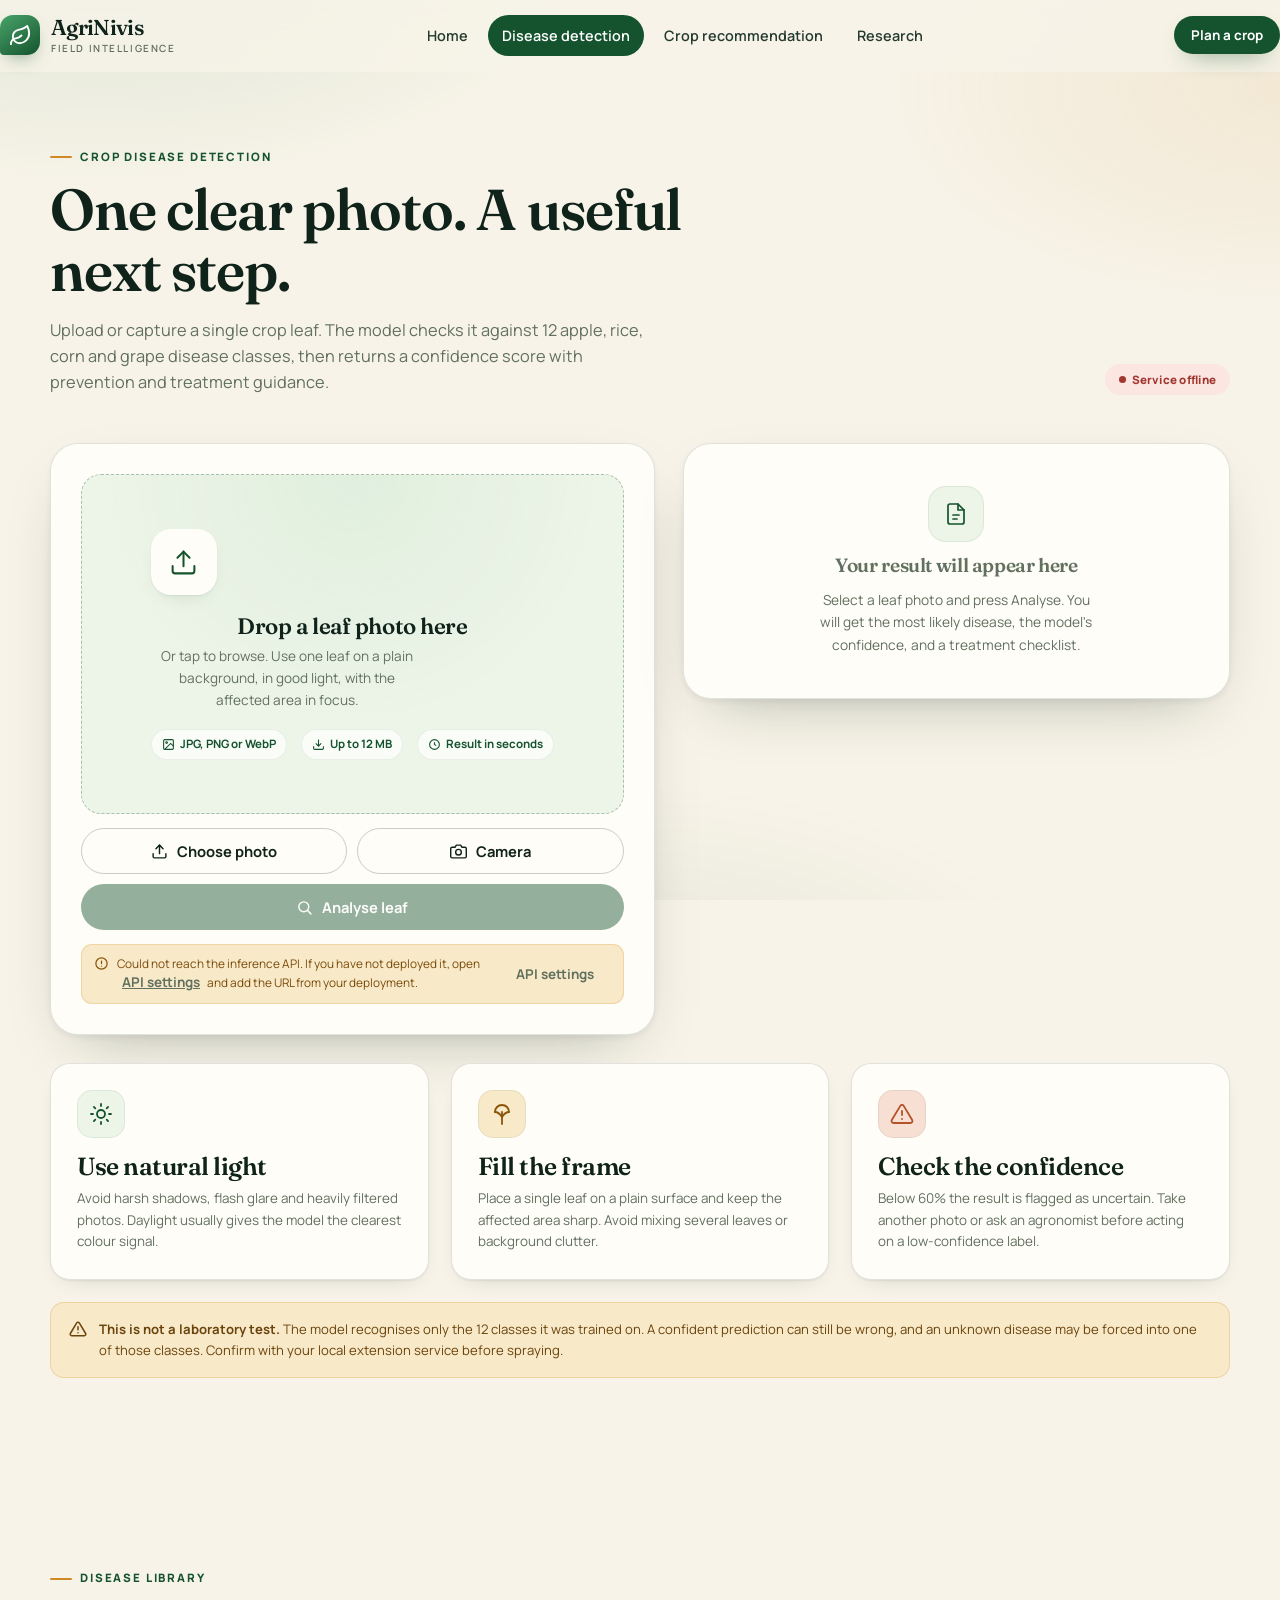
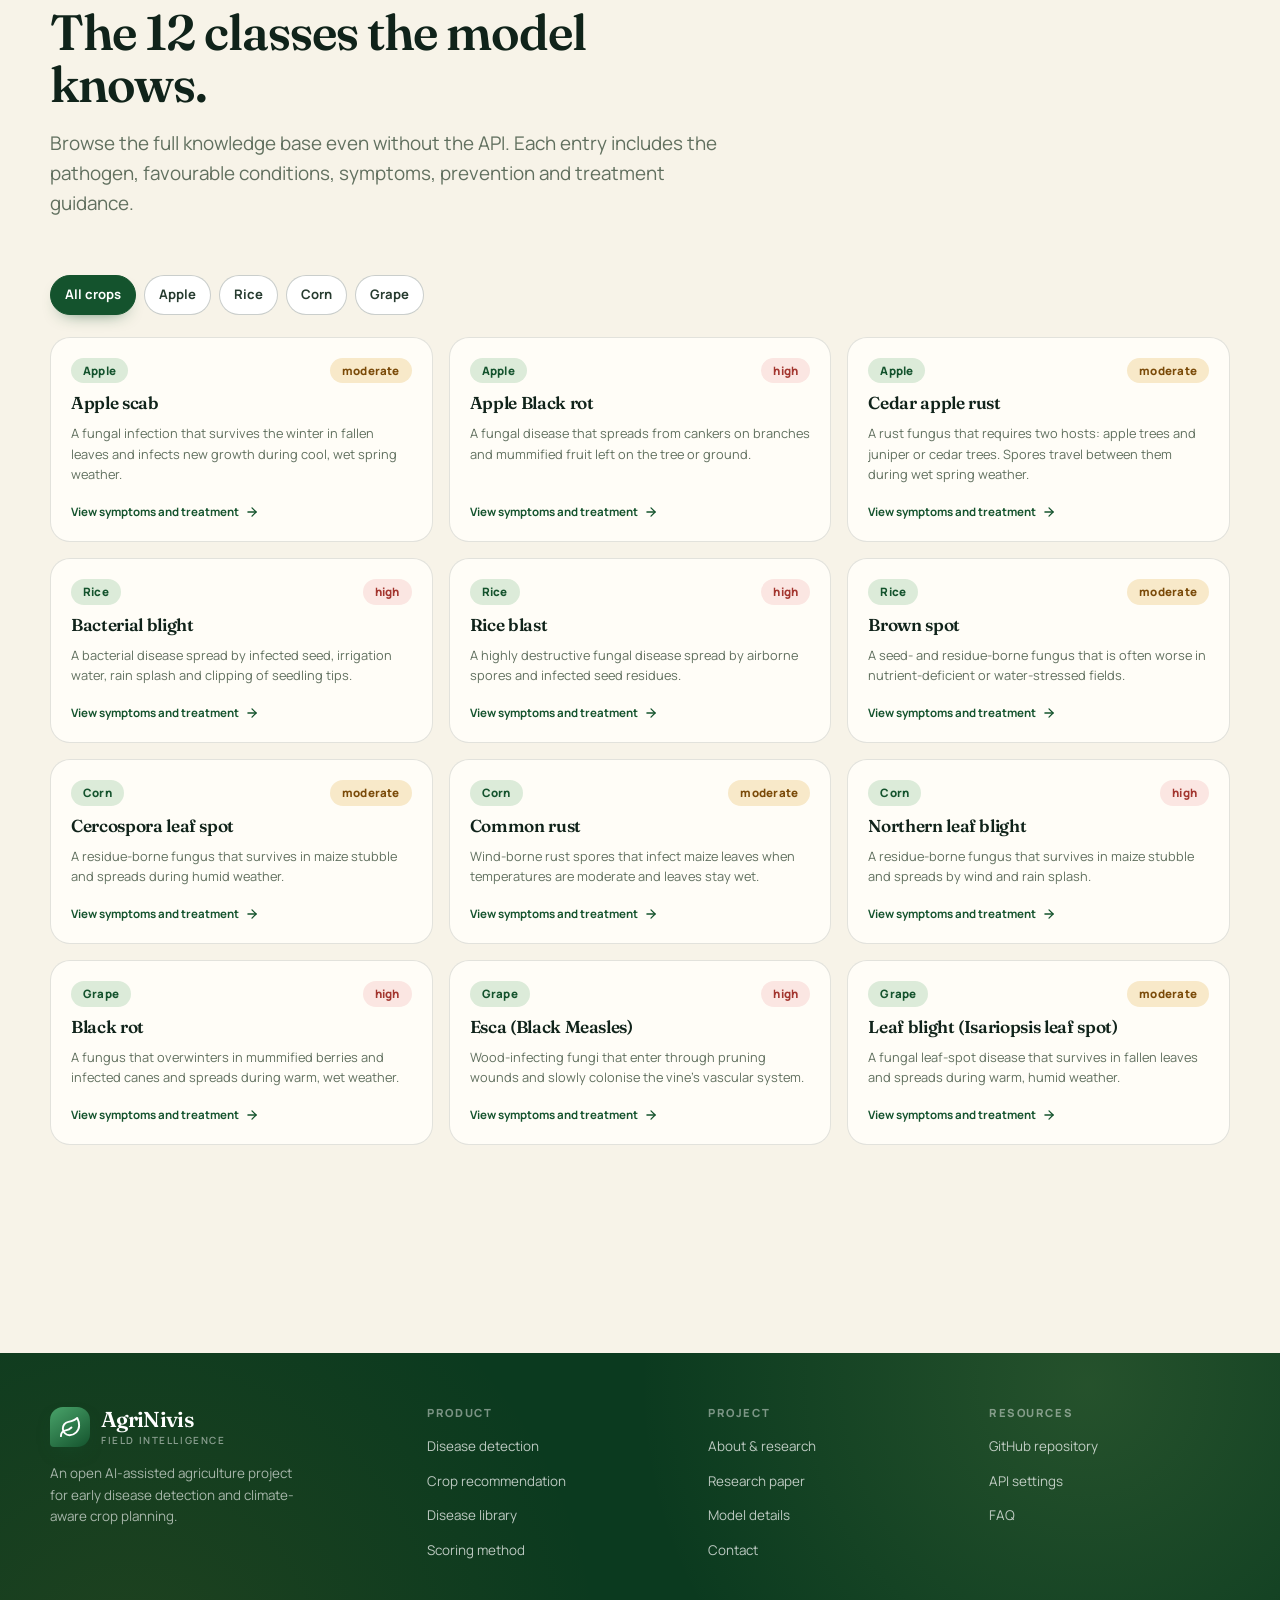
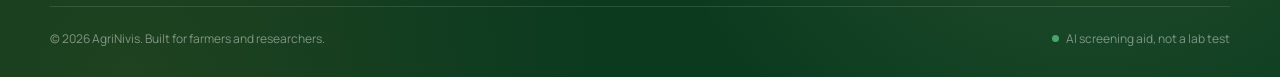
==== commit 697ea48e: "Point frontend at live Render API and allow cold starts" ====
--- a/web/detect.html
+++ b/web/detect.html
@@ -249,13 +249,13 @@
       <p>
         AgriNivis keeps the ML model on a separate service. Enter the public URL
         of your deployed inference API, for example
-        <strong>https://username-agrinivis-ml.hf.space</strong>. Leave blank to
+        <strong>https://agrinivis-ml.onrender.com</strong>. Leave blank to
         use the value in <code>assets/js/config.js</code>.
       </p>
       <form id="api-settings-form">
         <div class="field">
           <label for="api-url-input">API base URL</label>
-          <input class="input" id="api-url-input" type="url" placeholder="https://your-space.hf.space" autocomplete="off">
+          <input class="input" id="api-url-input" type="url" placeholder="https://agrinivis-ml.onrender.com" autocomplete="off">
           <span class="hint">The site calls <code>/health</code> and <code>/predict</code> on this URL.</span>
         </div>
         <div class="modal-actions">
